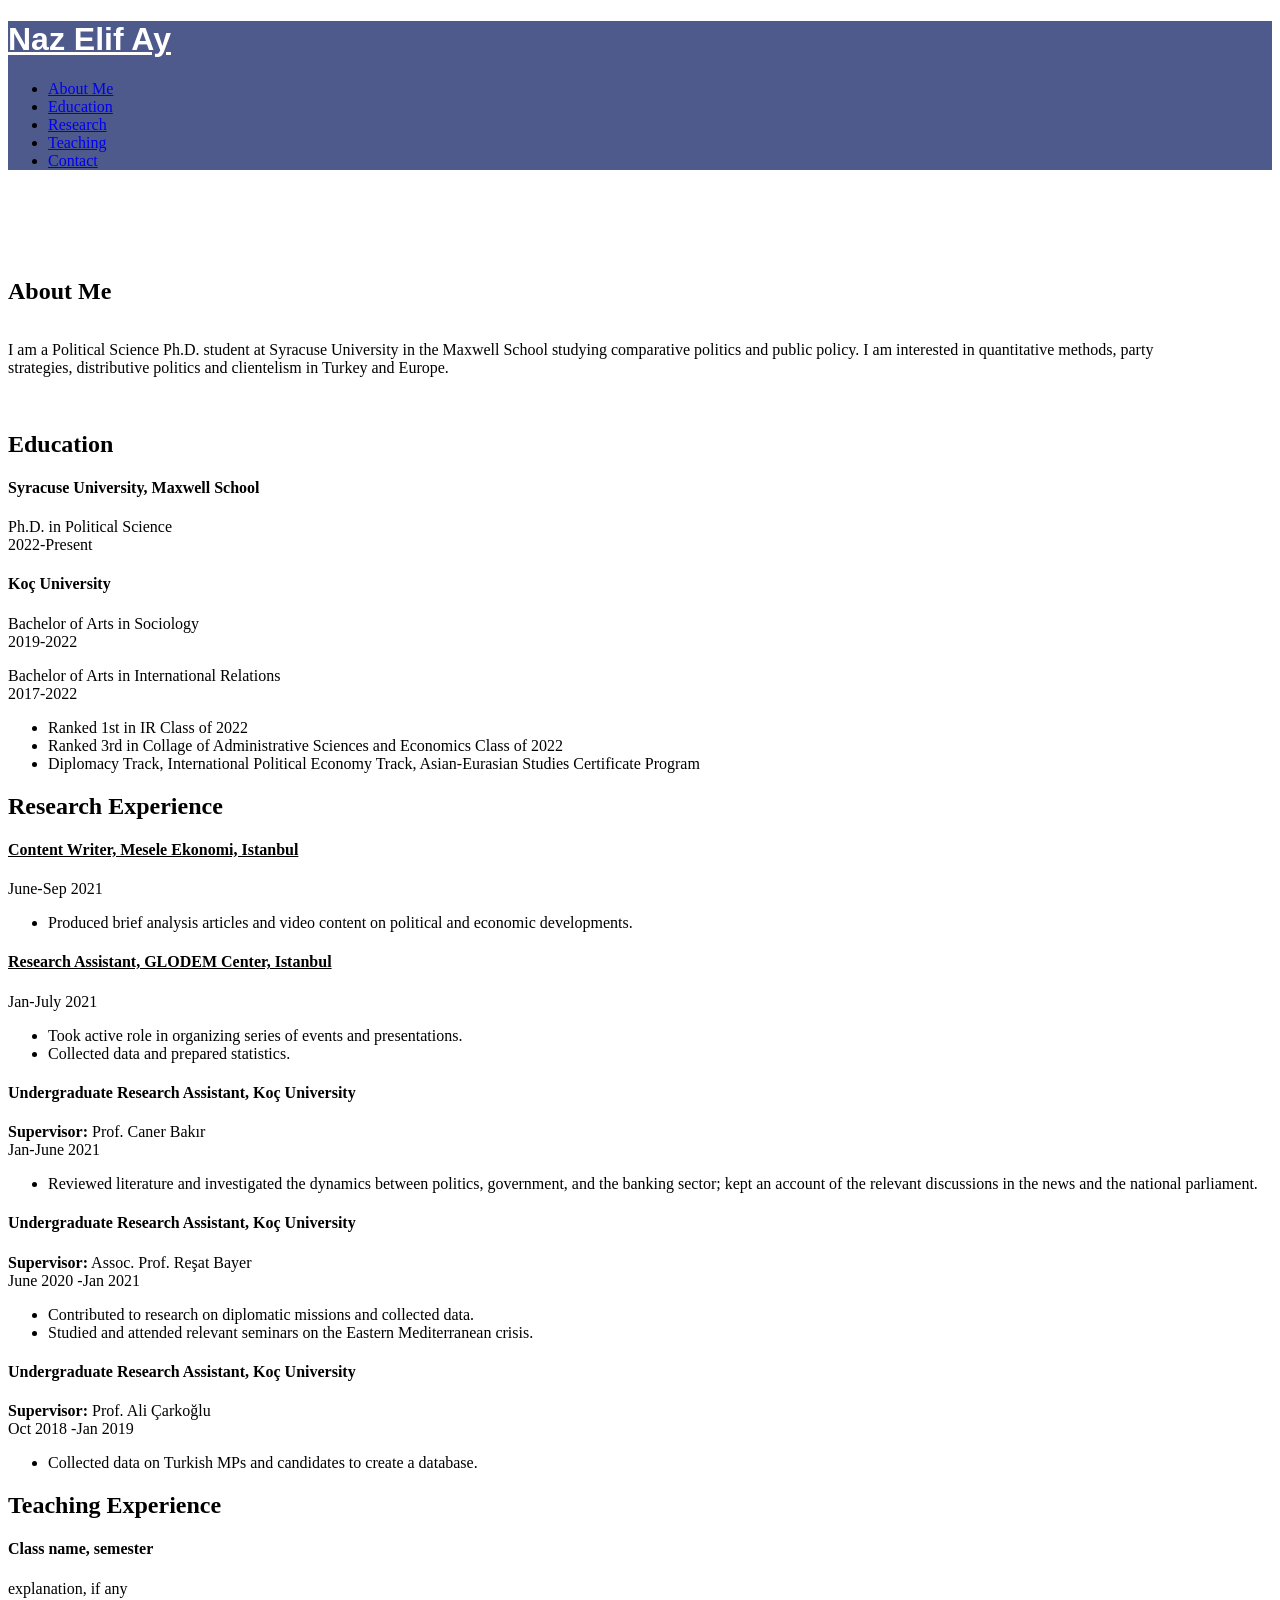
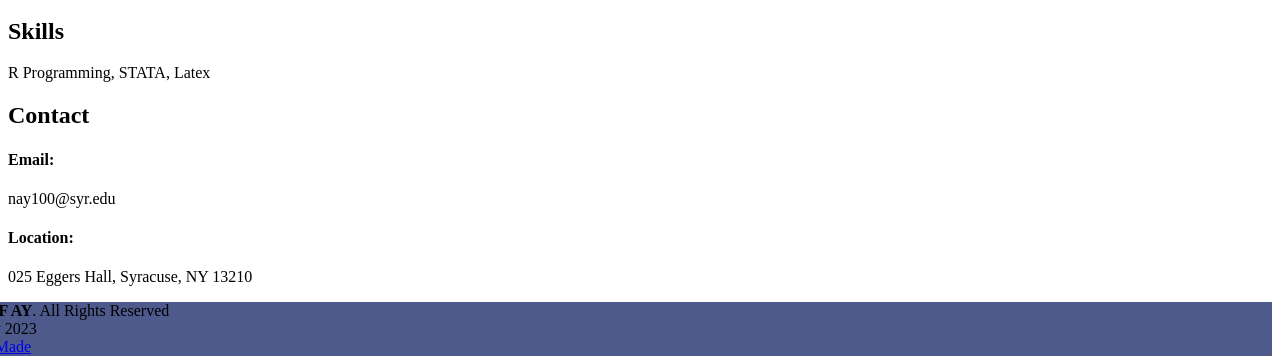
==== index.html @ 29df5910 "Add files via upload" ====
<!DOCTYPE html>
<html lang="en">

<head>
  <meta charset="utf-8">
  <meta content="width=device-width, initial-scale=1.0" name="viewport">

  <title>Gp Bootstrap Template - Index</title>
  <meta content="" name="description">
  <meta content="" name="keywords">

  <!-- Favicons -->
  <link href="assets/img/favicon.png" rel="icon">
  <link href="assets/img/apple-touch-icon.png" rel="apple-touch-icon">

  <!-- Google Fonts -->
  <link href="https://fonts.googleapis.com/css?family=Open+Sans:300,300i,400,400i,600,600i,700,700i|Raleway:300,300i,400,400i,500,500i,600,600i,700,700i|Poppins:300,300i,400,400i,500,500i,600,600i,700,700i" rel="stylesheet">

  <!-- Vendor CSS Files -->
  <link href="assets/vendor/aos/aos.css" rel="stylesheet">
  <link href="assets/vendor/bootstrap/css/bootstrap.min.css" rel="stylesheet">
  <link href="assets/vendor/bootstrap-icons/bootstrap-icons.css" rel="stylesheet">
  <link href="assets/vendor/boxicons/css/boxicons.min.css" rel="stylesheet">
  <link href="assets/vendor/glightbox/css/glightbox.min.css" rel="stylesheet">
  <link href="assets/vendor/remixicon/remixicon.css" rel="stylesheet">
  <link href="assets/vendor/swiper/swiper-bundle.min.css" rel="stylesheet">

  <!-- Template Main CSS File -->
  <link href="assets/css/style.css" rel="stylesheet">

  <!-- =======================================================
  * Template Name: Gp
  * Updated: May 30 2023 with Bootstrap v5.3.0
  * Template URL: https://bootstrapmade.com/gp-free-multipurpose-html-bootstrap-template/
  * Author: BootstrapMade.com
  * License: https://bootstrapmade.com/license/
  ======================================================== -->
</head>

<body>

  <!-- ======= Header ======= -->
  <header id="header" class="fixed-top " style="background-color:#4E598C">
    <div class="container d-flex align-items-center justify-content-lg-between">

      <h1 class="me-auto me-lg-0" style="font-family: 'Helvetica';"><a href="index.html" style="color:white">Naz Elif Ay</a></h1>
      <!-- Uncomment below if you prefer to use an image logo -->
      <!-- <a href="index.html" class="logo me-auto me-lg-0"><img src="assets/img/logo.png" alt="" class="img-fluid"></a>-->

      <nav id="navbar" class="navbar order-last order-lg-0">
        <ul>
          <li><a class="nav-link scrollto" href="#aboutme">About Me</a></li>
          <li><a class="nav-link scrollto" href="#education">Education</a></li>
          <li><a class="nav-link scrollto " href="#about">Research</a></li>
          <li><a class="nav-link scrollto" href="#experience">Teaching</a></li>
          <li><a class="nav-link scrollto" href="#contact">Contact</a></li>
        </ul>
        <i class="bi bi-list mobile-nav-toggle"></i>
      </nav><!-- .navbar -->

    
    </div>
  </header><!-- End Header -->

<br/><br/>
 
<br/><br/>
<!-- ======= Portfolio Details Section ======= -->
    <section id="aboutme" class="aboutme" >
      <div class="container">
     <div class="section-title">
          <h1> About Me </h1>
        </div>
        <div class="row">

         <div class="col-lg-8" style=" display: flex;justify-content: center;align-items: center; padding-right:5%">
            <div class="portfolio-description" >
              <p>
             I am a Political Science Ph.D. student at Syracuse University in the Maxwell School studying comparative politics and public policy. I am interested in quantitative methods, party strategies, distributive politics and clientelism in Turkey and Europe.  
	      </p>
            </div>
          </div>

          <div class="col-lg-4">
            
                <div class="swiper-slide">
                  <img src="assets/img/foto3.JPG" alt="" style=" border-radius: 50%;">
                </div>

          </div>
        </div>
      </div>
    </section><!-- End Portfolio Details Section -->



  <main id="main" style=" 
  align-items: center;
  justify-content: center">


    <!-- ======= Education Section ======= -->
        <section id="education" class="about">
      <div class="container" data-aos="fade-up">
	<div class="section-title">
          <h1> Education </h1>
        </div>

        <div class="row">    
          </div>
	   <div class="col-lg-12 col-md-12" data-aos="zoom-in" data-aos-delay="100">
            <div class="icon-box">
              <h4 ><a style="color:black" b>Syracuse University, Maxwell School</a></h4>
              <p>Ph.D. in Political Science <br/>	2022-Present</p>
            </div>
          </div>
          <div class="col-lg-6 pt-4 pt-lg-0 order-2 order-lg-1 content" data-aos="fade-right" data-aos-delay="100">           
            <div class="icon-box">
              <h4 ><a style="color:black" b>Koç University</a></h4>
		  <p>Bachelor of Arts in Sociology <br/> 2019-2022</p>
		  <p>Bachelor of Arts in International Relations <br/> 2017-2022</p>
 	 <ul>
              <li><i class="ri-check-double-line"></i> Ranked 1st in IR Class of 2022</li>
              <li><i class="ri-check-double-line"></i> Ranked 3rd in Collage of Administrative Sciences and Economics Class of 2022</li>

              <li><i class="ri-check-double-line"></i> Diplomacy Track, International Political Economy Track, Asian-Eurasian Studies Certificate Program</li>

            </ul>
            </div>
          </div>

       

      </div>
    </section><!-- End Education Section -->


    <!-- ======= Research Section ======= -->


	      
        <section id="about" class="about">
      <div class="container" data-aos="fade-up">
	<div class="section-title">
          <h1>Research Experience</h1>
        </div>

        <div class="row">
          <div class="col-lg-6 pt-4 pt-lg-0 order-2 order-lg-1 content" data-aos="fade-right" data-aos-delay="100">           
            <h4 ><a href="https://meseleekonomi.com" target="_blank" style="color:black" b>Content Writer, Mesele Ekonomi, Istanbul</a></h4>
		  <p>June-Sep 2021</p>
	      <ul>
              <li><i class="ri-check-double-line"></i> Produced brief analysis articles and video content on political and economic developments.</li>
	     </ul>
           <h4 ><a href="https://glodem.ku.edu.tr" target="_blank" style="color:black" b>Research Assistant, GLODEM Center, Istanbul</a></h4>
		  <p>Jan-July 2021</p>
	      <ul>
              <li><i class="ri-check-double-line"></i> Took active role in organizing series of events and presentations. </li>
<li><i class="ri-check-double-line"></i>Collected data and prepared statistics. </li>
	     </ul>
		<h4 ><a style="color:black" b>Undergraduate Research Assistant, Koç University</a></h4>
		  <p> <b>Supervisor:</b> Prof. Caner Bakır <br/>Jan-June 2021</p>
	      <ul>
              <li><i class="ri-check-double-line"></i> Reviewed literature and investigated the dynamics between politics, government, and the banking sector; kept an account of the relevant discussions in the news and the national parliament.</li>
	     </ul>

		<h4 ><a style="color:black" b>Undergraduate Research Assistant, Koç University</a></h4>
		  <p> <b>Supervisor:</b> Assoc. Prof. Reşat Bayer <br/> June 2020 -Jan 2021</p>
	      <ul>
              <li><i class="ri-check-double-line"></i> Contributed to research on diplomatic missions and collected data.</li>
		<li><i class="ri-check-double-line"></i> Studied and attended relevant seminars on the Eastern Mediterranean crisis. </li>
	     </ul>

	<h4 ><a style="color:black" b>Undergraduate Research Assistant, Koç University</a></h4>
		  <p><b>Supervisor:</b> Prof. Ali Çarkoğlu <br/>Oct 2018 -Jan 2019</p>
	      <ul>
              <li><i class="ri-check-double-line"></i> Collected data on Turkish MPs and candidates to create a database.</li>
	     </ul>



          </div>
        </div>

      </div>
    </section><!-- End Research Section -->



    <!-- ======= Experience Section ======= -->
    <section id="experience" class="experience">
      <div class="container" data-aos="fade-up">

        <div class="section-title">
          <h1>Teaching Experience</h1>
        </div>

        <div class="row">
          <div class="col-lg-12 col-md-12" data-aos="zoom-in" data-aos-delay="100">
            <div class="icon-box">
              <h4><a>Class name, semester</a></h4>
              <p>explanation, if any</p>
            </div>
          </div>


        </div>

      </div>
    </section><!-- End Experience Section -->


    <!-- ======= Skills Section ======= -->
    <section id="skills" class="skills">
      <div class="container" data-aos="fade-up">

        <div class="row">
          <div class="col-lg-12 col-md-12" data-aos="zoom-in" data-aos-delay="100">
            <div class="icon-box">
          <h1> Skills </h1>

              <p>R Programming, STATA, Latex</p>
            </div>
          </div>


        </div>

      </div>
    </section><!-- End Skills Section -->

    <!-- ======= Contact Section ======= -->
    <section id="contact" class="contact">
      <div class="container" data-aos="fade-up">

        <div class="section-title">
          <h1>Contact</h1>
        </div>


          <div class="col-lg-4">
            <div class="info">
 		<div class="email">
                <i class="bi bi-envelope"></i>
                <h4>Email:</h4>
                <p>nay100@syr.edu</p>
              </div>
              <div class="address">
                <i class="bi bi-geo-alt"></i>
                <h4>Location:</h4>
                <p>025 Eggers Hall, Syracuse, NY 13210</p>
              </div>

             
              <div class="social-links mt-3">
                <a href="https://twitter.com/nazelifa" target="_blank" class="twitter"><i class="bx bxl-twitter"></i></a>  
                <a href="https://www.linkedin.com/in/nazelifay/" target="_blank" class="linkedin"><i class="bx bxl-linkedin"></i></a>
              </div>
            </div>

        </div>

      </div>
    </section><!-- End Contact Section -->

  </main><!-- End #main -->

  <!-- ======= Footer ======= -->
  <footer id="footer" style="background-color:#4E598C; margin-left:-10em;">

    <div class="container">
      <div class="copyright">
        &copy; Copyright <strong><span>NAZ ELIF AY</span></strong>. All Rights Reserved
	<br/>
	Last updated on 27 July 2023 </div>
      <div class="credits">
        <!-- All the links in the footer should remain intact. -->
        <!-- You can delete the links only if you purchased the pro version. -->
        <!-- Licensing information: https://bootstrapmade.com/license/ -->
        <!-- Purchase the pro version with working PHP/AJAX contact form: https://bootstrapmade.com/gp-free-multipurpose-html-bootstrap-template/ -->
        Designed by <a href="https://bootstrapmade.com/">BootstrapMade</a>
      </div>
    </div>
  </footer><!-- End Footer -->

  <div id="preloader"></div>
  <a href="#" class="back-to-top d-flex align-items-center justify-content-center"><i class="bi bi-arrow-up-short"></i></a>

  <!-- Vendor JS Files -->
  <script src="assets/vendor/purecounter/purecounter_vanilla.js"></script>
  <script src="assets/vendor/aos/aos.js"></script>
  <script src="assets/vendor/bootstrap/js/bootstrap.bundle.min.js"></script>
  <script src="assets/vendor/glightbox/js/glightbox.min.js"></script>
  <script src="assets/vendor/isotope-layout/isotope.pkgd.min.js"></script>
  <script src="assets/vendor/swiper/swiper-bundle.min.js"></script>
  <script src="assets/vendor/php-email-form/validate.js"></script>

  <!-- Template Main JS File -->
  <script src="assets/js/main.js"></script>

</body>

</html>
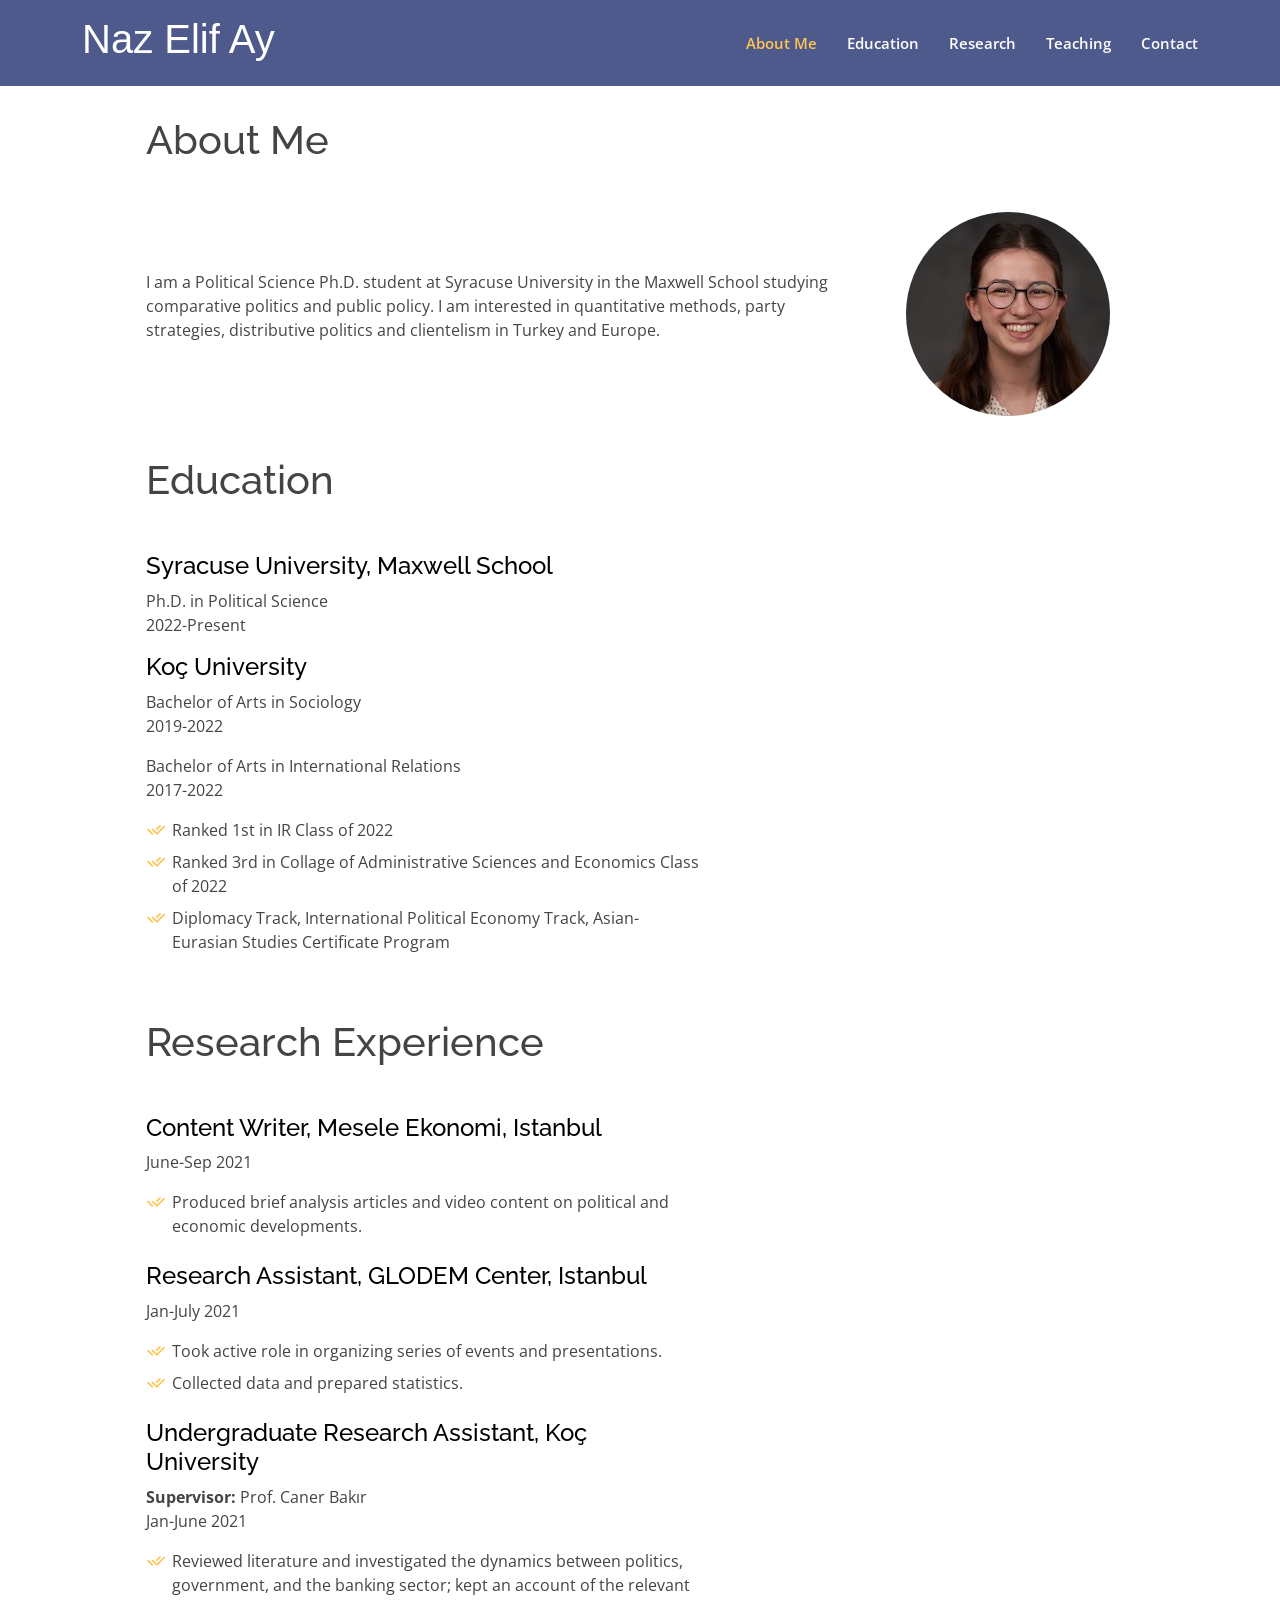
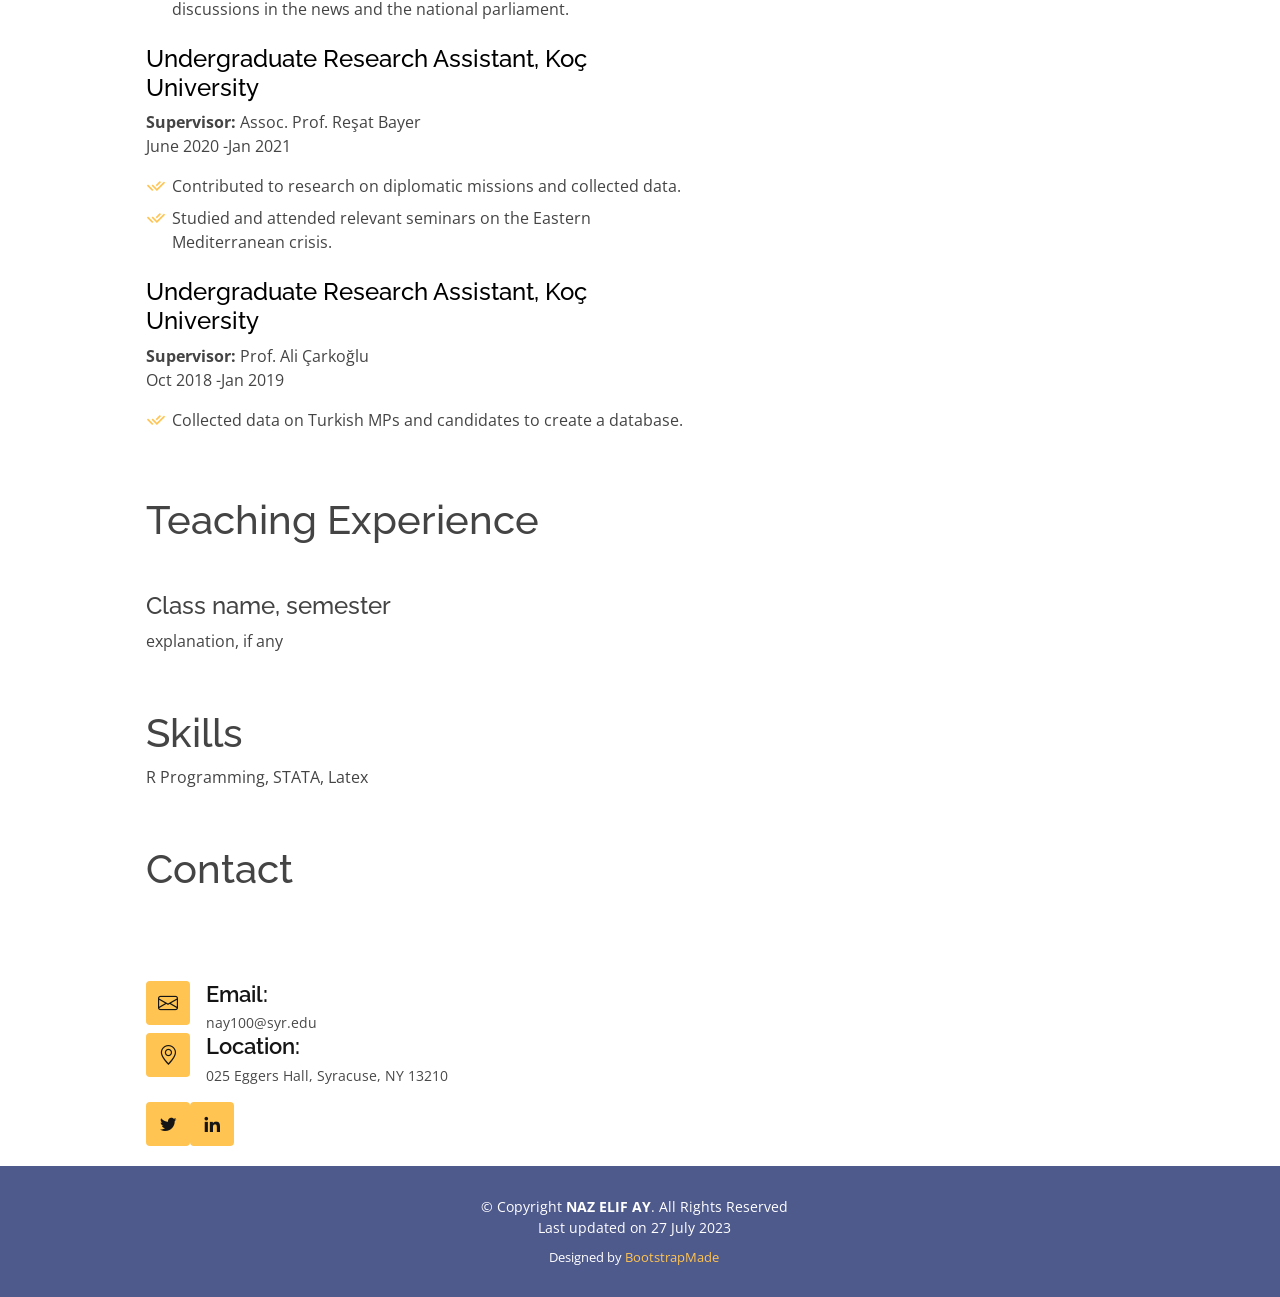
==== commit c5710f83: "Update index.html" ====
--- a/index.html
+++ b/index.html
@@ -5,7 +5,7 @@
   <meta charset="utf-8">
   <meta content="width=device-width, initial-scale=1.0" name="viewport">
 
-  <title>Gp Bootstrap Template - Index</title>
+  <title>Naz Elif Ay</title>
   <meta content="" name="description">
   <meta content="" name="keywords">
 
@@ -30,7 +30,7 @@
 
   <!-- =======================================================
   * Template Name: Gp
-  * Updated: May 30 2023 with Bootstrap v5.3.0
+  * Updated: May 30 2023 with Bootstrap v5.3.0
   * Template URL: https://bootstrapmade.com/gp-free-multipurpose-html-bootstrap-template/
   * Author: BootstrapMade.com
   * License: https://bootstrapmade.com/license/
@@ -61,25 +61,25 @@
     
     </div>
   </header><!-- End Header -->
-
+
 <br/><br/>
- 
+ 
 <br/><br/>
 <!-- ======= Portfolio Details Section ======= -->
     <section id="aboutme" class="aboutme" >
       <div class="container">
-     <div class="section-title">
+     <div class="section-title">
           <h1> About Me </h1>
         </div>
         <div class="row">
-
+
          <div class="col-lg-8" style=" display: flex;justify-content: center;align-items: center; padding-right:5%">
             <div class="portfolio-description" >
               <p>
-             I am a Political Science Ph.D. student at Syracuse University in the Maxwell School studying comparative politics and public policy. I am interested in quantitative methods, party strategies, distributive politics and clientelism in Turkey and Europe.  
+             I am a Political Science Ph.D. student at Syracuse University in the Maxwell School studying comparative politics and public policy. I am interested in quantitative methods, party strategies, distributive politics and clientelism in Turkey and Europe.  
 	      </p>
             </div>
-          </div>
+          </div>
 
           <div class="col-lg-4">
             
@@ -90,39 +90,39 @@
           </div>
         </div>
       </div>
-    </section><!-- End Portfolio Details Section -->
-
-
-
-  <main id="main" style=" 
-  align-items: center;
+    </section><!-- End Portfolio Details Section -->
+
+
+
+  <main id="main" style=" 
+  align-items: center;
   justify-content: center">
 
 
     <!-- ======= Education Section ======= -->
-        <section id="education" class="about">
-      <div class="container" data-aos="fade-up">
-	<div class="section-title">
+        <section id="education" class="about">
+      <div class="container" data-aos="fade-up">
+	<div class="section-title">
           <h1> Education </h1>
         </div>
 
         <div class="row">    
-          </div>
+          </div>
 	   <div class="col-lg-12 col-md-12" data-aos="zoom-in" data-aos-delay="100">
             <div class="icon-box">
               <h4 ><a style="color:black" b>Syracuse University, Maxwell School</a></h4>
               <p>Ph.D. in Political Science <br/>	2022-Present</p>
             </div>
-          </div>
+          </div>
           <div class="col-lg-6 pt-4 pt-lg-0 order-2 order-lg-1 content" data-aos="fade-right" data-aos-delay="100">           
             <div class="icon-box">
-              <h4 ><a style="color:black" b>Koç University</a></h4>
+              <h4 ><a style="color:black" b>Koç University</a></h4>
 		  <p>Bachelor of Arts in Sociology <br/> 2019-2022</p>
-		  <p>Bachelor of Arts in International Relations <br/> 2017-2022</p>
+		  <p>Bachelor of Arts in International Relations <br/> 2017-2022</p>
  	 <ul>
-              <li><i class="ri-check-double-line"></i> Ranked 1st in IR Class of 2022</li>
-              <li><i class="ri-check-double-line"></i> Ranked 3rd in Collage of Administrative Sciences and Economics Class of 2022</li>
-
+              <li><i class="ri-check-double-line"></i> Ranked 1st in IR Class of 2022</li>
+              <li><i class="ri-check-double-line"></i> Ranked 3rd in Collage of Administrative Sciences and Economics Class of 2022</li>
+
               <li><i class="ri-check-double-line"></i> Diplomacy Track, International Political Economy Track, Asian-Eurasian Studies Certificate Program</li>
 
             </ul>
@@ -132,66 +132,66 @@
        
 
       </div>
-    </section><!-- End Education Section -->
-
-
-    <!-- ======= Research Section ======= -->
-
+    </section><!-- End Education Section -->
+
+
+    <!-- ======= Research Section ======= -->
+
 
 	      
-        <section id="about" class="about">
-      <div class="container" data-aos="fade-up">
-	<div class="section-title">
+        <section id="about" class="about">
+      <div class="container" data-aos="fade-up">
+	<div class="section-title">
           <h1>Research Experience</h1>
         </div>
 
         <div class="row">
           <div class="col-lg-6 pt-4 pt-lg-0 order-2 order-lg-1 content" data-aos="fade-right" data-aos-delay="100">           
-            <h4 ><a href="https://meseleekonomi.com" target="_blank" style="color:black" b>Content Writer, Mesele Ekonomi, Istanbul</a></h4>
-		  <p>June-Sep 2021</p>
-	      <ul>
-              <li><i class="ri-check-double-line"></i> Produced brief analysis articles and video content on political and economic developments.</li>
-	     </ul>
-           <h4 ><a href="https://glodem.ku.edu.tr" target="_blank" style="color:black" b>Research Assistant, GLODEM Center, Istanbul</a></h4>
-		  <p>Jan-July 2021</p>
-	      <ul>
-              <li><i class="ri-check-double-line"></i> Took active role in organizing series of events and presentations. </li>
-<li><i class="ri-check-double-line"></i>Collected data and prepared statistics. </li>
-	     </ul>
-		<h4 ><a style="color:black" b>Undergraduate Research Assistant, Koç University</a></h4>
-		  <p> <b>Supervisor:</b> Prof. Caner Bakır <br/>Jan-June 2021</p>
-	      <ul>
-              <li><i class="ri-check-double-line"></i> Reviewed literature and investigated the dynamics between politics, government, and the banking sector; kept an account of the relevant discussions in the news and the national parliament.</li>
-	     </ul>
-
-		<h4 ><a style="color:black" b>Undergraduate Research Assistant, Koç University</a></h4>
-		  <p> <b>Supervisor:</b> Assoc. Prof. Reşat Bayer <br/> June 2020 -Jan 2021</p>
-	      <ul>
-              <li><i class="ri-check-double-line"></i> Contributed to research on diplomatic missions and collected data.</li>
-		<li><i class="ri-check-double-line"></i> Studied and attended relevant seminars on the Eastern Mediterranean crisis. </li>
-	     </ul>
-
-	<h4 ><a style="color:black" b>Undergraduate Research Assistant, Koç University</a></h4>
-		  <p><b>Supervisor:</b> Prof. Ali Çarkoğlu <br/>Oct 2018 -Jan 2019</p>
-	      <ul>
-              <li><i class="ri-check-double-line"></i> Collected data on Turkish MPs and candidates to create a database.</li>
-	     </ul>
-
-
+            <h4 ><a href="https://meseleekonomi.com" target="_blank" style="color:black" b>Content Writer, Mesele Ekonomi, Istanbul</a></h4>
+		  <p>June-Sep 2021</p>
+	      <ul>
+              <li><i class="ri-check-double-line"></i> Produced brief analysis articles and video content on political and economic developments.</li>
+	     </ul>
+           <h4 ><a href="https://glodem.ku.edu.tr" target="_blank" style="color:black" b>Research Assistant, GLODEM Center, Istanbul</a></h4>
+		  <p>Jan-July 2021</p>
+	      <ul>
+              <li><i class="ri-check-double-line"></i> Took active role in organizing series of events and presentations. </li>
+<li><i class="ri-check-double-line"></i>Collected data and prepared statistics. </li>
+	     </ul>
+		<h4 ><a style="color:black" b>Undergraduate Research Assistant, Koç University</a></h4>
+		  <p> <b>Supervisor:</b> Prof. Caner Bakır <br/>Jan-June 2021</p>
+	      <ul>
+              <li><i class="ri-check-double-line"></i> Reviewed literature and investigated the dynamics between politics, government, and the banking sector; kept an account of the relevant discussions in the news and the national parliament.</li>
+	     </ul>
+
+		<h4 ><a style="color:black" b>Undergraduate Research Assistant, Koç University</a></h4>
+		  <p> <b>Supervisor:</b> Assoc. Prof. Reşat Bayer <br/> June 2020 -Jan 2021</p>
+	      <ul>
+              <li><i class="ri-check-double-line"></i> Contributed to research on diplomatic missions and collected data.</li>
+		<li><i class="ri-check-double-line"></i> Studied and attended relevant seminars on the Eastern Mediterranean crisis. </li>
+	     </ul>
+
+	<h4 ><a style="color:black" b>Undergraduate Research Assistant, Koç University</a></h4>
+		  <p><b>Supervisor:</b> Prof. Ali Çarkoğlu <br/>Oct 2018 -Jan 2019</p>
+	      <ul>
+              <li><i class="ri-check-double-line"></i> Collected data on Turkish MPs and candidates to create a database.</li>
+	     </ul>
+
+
 
           </div>
         </div>
 
       </div>
     </section><!-- End Research Section -->
-
-
+
+
 
     <!-- ======= Experience Section ======= -->
     <section id="experience" class="experience">
       <div class="container" data-aos="fade-up">
 
-        <div class="section-title">
+        <div class="section-title">
           <h1>Teaching Experience</h1>
         </div>
 
@@ -239,7 +239,7 @@
 
 
           <div class="col-lg-4">
-            <div class="info">
+            <div class="info">
  		<div class="email">
                 <i class="bi bi-envelope"></i>
                 <h4>Email:</h4>
@@ -253,7 +253,7 @@
 
              
               <div class="social-links mt-3">
-                <a href="https://twitter.com/nazelifa" target="_blank" class="twitter"><i class="bx bxl-twitter"></i></a>  
+                <a href="https://twitter.com/nazelifa" target="_blank" class="twitter"><i class="bx bxl-twitter"></i></a>  
                 <a href="https://www.linkedin.com/in/nazelifay/" target="_blank" class="linkedin"><i class="bx bxl-linkedin"></i></a>
               </div>
             </div>
@@ -270,8 +270,8 @@
 
     <div class="container">
       <div class="copyright">
-        &copy; Copyright <strong><span>NAZ ELIF AY</span></strong>. All Rights Reserved
-	<br/>
+        &copy; Copyright <strong><span>NAZ ELIF AY</span></strong>. All Rights Reserved
+	<br/>
 	Last updated on 27 July 2023 </div>
       <div class="credits">
         <!-- All the links in the footer should remain intact. -->
@@ -300,4 +300,4 @@
 
 </body>
 
-</html>+</html>
--- a/assets/css/style.css
+++ b/assets/css/style.css
@@ -0,0 +1,1555 @@
+/**
+* Template Name: Gp
+* Updated: May 30 2023 with Bootstrap v5.3.0
+* Template URL: https://bootstrapmade.com/gp-free-multipurpose-html-bootstrap-template/
+* Author: BootstrapMade.com
+* License: https://bootstrapmade.com/license/
+*/
+
+/*--------------------------------------------------------------
+# General
+--------------------------------------------------------------*/
+body {
+  font-family: "Open Sans", sans-serif;
+  color: #444444;
+  margin-left: 10%;
+  margin=right: 10%;
+  
+}
+
+a {
+  color: #ffc451;
+  text-decoration: none;
+}
+
+a:hover {
+  color: #ffd584;
+  text-decoration: none;
+}
+
+h1,
+h2,
+h3,
+h4,
+h5,
+h6 {
+  font-family: "Raleway", sans-serif;
+}
+
+/*--------------------------------------------------------------
+# Back to top button
+--------------------------------------------------------------*/
+.back-to-top {
+  position: fixed;
+  visibility: hidden;
+  opacity: 0;
+  right: 15px;
+  bottom: 15px;
+  z-index: 996;
+  background: #ffc451;
+  width: 40px;
+  height: 40px;
+  border-radius: 4px;
+  transition: all 0.4s;
+}
+
+.back-to-top i {
+  font-size: 28px;
+  color: #151515;
+  line-height: 0;
+}
+
+.back-to-top:hover {
+  background: #151515;
+}
+
+.back-to-top:hover i {
+  color: #ffc451;
+}
+
+.back-to-top.active {
+  visibility: visible;
+  opacity: 1;
+}
+
+/*--------------------------------------------------------------
+# Preloader
+--------------------------------------------------------------*/
+#preloader {
+  position: fixed;
+  top: 0;
+  left: 0;
+  right: 0;
+  bottom: 0;
+  z-index: 9999;
+  overflow: hidden;
+  background: #151515;
+}
+
+#preloader:before {
+  content: "";
+  position: fixed;
+  top: calc(50% - 0px);
+  left: calc(50% - 30px);
+  border: 6px solid #ffc451;
+  border-top-color: #151515;
+  border-bottom-color: #151515;
+  border-radius: 50%;
+  width: 60px;
+  height: 60px;
+  animation: animate-preloader 1s linear infinite;
+}
+
+@keyframes animate-preloader {
+  0% {
+    transform: rotate(0deg);
+  }
+
+  100% {
+    transform: rotate(360deg);
+  }
+}
+
+/*--------------------------------------------------------------
+# Disable aos animation delay on mobile devices
+--------------------------------------------------------------*/
+@media screen and (max-width: 768px) {
+  [data-aos-delay] {
+    transition-delay: 0 !important;
+  }
+}
+
+/*--------------------------------------------------------------
+# Header
+--------------------------------------------------------------*/
+#header {
+  transition: all 0.5s;
+  z-index: 997;
+  padding: 15px 0;
+}
+
+#header.header-scrolled,
+#header.header-inner-pages {
+  background: rgba(0, 0, 0, 0.8);
+}
+
+#header .logo {
+  font-size: 32px;
+  margin: 0;
+  padding: 0;
+  line-height: 1;
+  font-weight: 700;
+  letter-spacing: 2px;
+  text-transform: uppercase;
+}
+
+#header .logo a {
+  color: #fff;
+}
+
+#header .logo a span {
+  color: #ffc451;
+}
+
+#header .logo img {
+  max-height: 40px;
+}
+
+/*--------------------------------------------------------------
+#  Get Startet Button
+--------------------------------------------------------------*/
+.get-started-btn {
+  color: #fff;
+  border-radius: 4px;
+  padding: 7px 25px 8px 25px;
+  white-space: nowrap;
+  transition: 0.3s;
+  font-size: 14px;
+  display: inline-block;
+  border: 2px solid #ffc451;
+}
+
+.get-started-btn:hover {
+  background: #ffbb38;
+  color: #343a40;
+}
+
+@media (max-width: 992px) {
+  .get-started-btn {
+    padding: 7px 20px 8px 20px;
+    margin-right: 15px;
+  }
+}
+
+/*--------------------------------------------------------------
+# Navigation Menu
+--------------------------------------------------------------*/
+/**
+* Desktop Navigation 
+*/
+.navbar {
+  padding: 0;
+}
+
+.navbar ul {
+  margin: 0;
+  padding: 0;
+  display: flex;
+  list-style: none;
+  align-items: center;
+}
+
+.navbar li {
+  position: relative;
+}
+
+.navbar a,
+.navbar a:focus {
+  display: flex;
+  align-items: center;
+  justify-content: space-between;
+  padding: 10px 0 10px 30px;
+  font-size: 15px;
+  font-weight: 600;
+  color: #fff;
+  white-space: nowrap;
+  transition: 0.3s;
+}
+
+.navbar a i,
+.navbar a:focus i {
+  font-size: 12px;
+  line-height: 0;
+  margin-left: 5px;
+}
+
+.navbar a:hover,
+.navbar .active,
+.navbar .active:focus,
+.navbar li:hover>a {
+  color: #ffc451;
+}
+
+.navbar .dropdown ul {
+  display: block;
+  position: absolute;
+  left: 14px;
+  top: calc(100% + 30px);
+  margin: 0;
+  padding: 10px 0;
+  z-index: 99;
+  opacity: 0;
+  visibility: hidden;
+  background: #fff;
+  box-shadow: 0px 0px 30px rgba(127, 137, 161, 0.25);
+  transition: 0.3s;
+}
+
+.navbar .dropdown ul li {
+  min-width: 200px;
+}
+
+.navbar .dropdown ul a {
+  padding: 10px 20px;
+  font-size: 14px;
+  text-transform: none;
+  color: #151515;
+  font-weight: 400;
+}
+
+.navbar .dropdown ul a i {
+  font-size: 12px;
+}
+
+.navbar .dropdown ul a:hover,
+.navbar .dropdown ul .active:hover,
+.navbar .dropdown ul li:hover>a {
+  background-color: #ffc451;
+}
+
+.navbar .dropdown:hover>ul {
+  opacity: 1;
+  top: 100%;
+  visibility: visible;
+}
+
+.navbar .dropdown .dropdown ul {
+  top: 0;
+  left: calc(100% - 30px);
+  visibility: hidden;
+}
+
+.navbar .dropdown .dropdown:hover>ul {
+  opacity: 1;
+  top: 0;
+  left: 100%;
+  visibility: visible;
+}
+
+@media (max-width: 1366px) {
+  .navbar .dropdown .dropdown ul {
+    left: -90%;
+  }
+
+  .navbar .dropdown .dropdown:hover>ul {
+    left: -100%;
+  }
+}
+
+/**
+* Mobile Navigation 
+*/
+.mobile-nav-toggle {
+  color: #fff;
+  font-size: 28px;
+  cursor: pointer;
+  display: none;
+  line-height: 0;
+  transition: 0.5s;
+}
+
+@media (max-width: 991px) {
+  .mobile-nav-toggle {
+    display: block;
+  }
+
+  .navbar ul {
+    display: none;
+  }
+}
+
+.navbar-mobile {
+  position: fixed;
+  overflow: hidden;
+  top: 0;
+  right: 0;
+  left: 0;
+  bottom: 0;
+  background: rgba(0, 0, 0, 0.9);
+  transition: 0.3s;
+  z-index: 999;
+}
+
+.navbar-mobile .mobile-nav-toggle {
+  position: absolute;
+  top: 15px;
+  right: 15px;
+}
+
+.navbar-mobile ul {
+  display: block;
+  position: absolute;
+  top: 55px;
+  right: 15px;
+  bottom: 15px;
+  left: 15px;
+  padding: 10px 0;
+  background-color: #fff;
+  overflow-y: auto;
+  transition: 0.3s;
+}
+
+.navbar-mobile a,
+.navbar-mobile a:focus {
+  padding: 10px 20px;
+  font-size: 15px;
+  color: #151515;
+}
+
+.navbar-mobile a:hover,
+.navbar-mobile .active,
+.navbar-mobile li:hover>a {
+  color: #151515;
+  background-color: #ffc451;
+}
+
+.navbar-mobile .getstarted,
+.navbar-mobile .getstarted:focus {
+  margin: 15px;
+}
+
+.navbar-mobile .dropdown ul {
+  position: static;
+  display: none;
+  margin: 10px 20px;
+  padding: 10px 0;
+  z-index: 99;
+  opacity: 1;
+  visibility: visible;
+  background: #fff;
+  box-shadow: 0px 0px 30px rgba(127, 137, 161, 0.25);
+}
+
+.navbar-mobile .dropdown ul li {
+  min-width: 200px;
+}
+
+.navbar-mobile .dropdown ul a {
+  padding: 10px 20px;
+  color: #151515;
+}
+
+.navbar-mobile .dropdown ul a i {
+  font-size: 12px;
+}
+
+.navbar-mobile .dropdown ul a:hover,
+.navbar-mobile .dropdown ul .active:hover,
+.navbar-mobile .dropdown ul li:hover>a {
+  background-color: #ffc451;
+}
+
+.navbar-mobile .dropdown>.dropdown-active {
+  display: block;
+}
+
+/*--------------------------------------------------------------
+# Hero Section
+--------------------------------------------------------------*/
+#hero {
+  width: 100%;
+  height: 100vh;
+  background: url("../img/hero-bg.jpg") top center;
+  background-size: cover;
+  position: relative;
+}
+
+#hero:before {
+  content: "";
+  background: rgba(0, 0, 0, 0.6);
+  position: absolute;
+  bottom: 0;
+  top: 0;
+  left: 0;
+  right: 0;
+}
+
+#hero .container {
+  position: relative;
+  padding-top: 74px;
+  text-align: center;
+}
+
+#hero h1 {
+  margin: 0;
+  font-size: 56px;
+  font-weight: 700;
+  line-height: 64px;
+  color: #fff;
+  font-family: "Poppins", sans-serif;
+}
+
+#hero h1 span {
+  color: #ffc451;
+}
+
+#hero h2 {
+  color: rgba(255, 255, 255, 0.9);
+  margin: 10px 0 0 0;
+  font-size: 24px;
+}
+
+#hero .icon-box {
+  padding: 30px 20px;
+  transition: ease-in-out 0.3s;
+  border: 1px solid rgba(255, 255, 255, 0.3);
+  height: 100%;
+  text-align: center;
+}
+
+#hero .icon-box i {
+  font-size: 32px;
+  line-height: 1;
+  color: #ffc451;
+}
+
+#hero .icon-box h3 {
+  font-weight: 700;
+  margin: 10px 0 0 0;
+  padding: 0;
+  line-height: 1;
+  font-size: 20px;
+  line-height: 26px;
+}
+
+#hero .icon-box h3 a {
+  color: #fff;
+  transition: ease-in-out 0.3s;
+}
+
+#hero .icon-box h3 a:hover {
+  color: #ffc451;
+}
+
+#hero .icon-box:hover {
+  border-color: #ffc451;
+}
+
+@media (min-width: 1024px) {
+  #hero {
+    background-attachment: fixed;
+  }
+}
+
+@media (max-width: 768px) {
+  #hero {
+    height: auto;
+  }
+
+  #hero h1 {
+    font-size: 28px;
+    line-height: 36px;
+  }
+
+  #hero h2 {
+    font-size: 20px;
+    line-height: 24px;
+  }
+}
+
+/*--------------------------------------------------------------
+# Sections General
+--------------------------------------------------------------*/
+section {
+  padding: 20px 0;
+  overflow: hidden;
+}
+
+.section-title {
+  padding-bottom: 40px;
+}
+
+.section-title h2 {
+  font-size: 14px;
+  font-weight: 500;
+  padding: 0;
+  line-height: 1px;
+  margin: 0 0 5px 0;
+  letter-spacing: 2px;
+  text-transform: uppercase;
+  color: #aaaaaa;
+  font-family: "Poppins", sans-serif;
+}
+
+.section-title h2::after {
+  content: "";
+  width: 120px;
+  height: 1px;
+  display: inline-block;
+  background: #ffde9e;
+  margin: 4px 10px;
+}
+
+.section-title p {
+  margin: 0;
+  margin: 0;
+  font-size: 36px;
+  font-weight: 700;
+  text-transform: uppercase;
+  font-family: "Poppins", sans-serif;
+  color: #151515;
+}
+
+/*--------------------------------------------------------------
+# About
+--------------------------------------------------------------*/
+.about .content h3 {
+  font-weight: 700;
+  font-size: 28px;
+  font-family: "Poppins", sans-serif;
+}
+
+.about .content ul {
+  list-style: none;
+  padding: 0;
+}
+
+.about .content ul li {
+  padding: 0 0 8px 26px;
+  position: relative;
+}
+
+.about .content ul i {
+  position: absolute;
+  font-size: 20px;
+  left: 0;
+  top: -3px;
+  color: #ffc451;
+}
+
+.about .content p:last-child {
+  margin-bottom: 0;
+}
+
+/*--------------------------------------------------------------
+# Clients
+--------------------------------------------------------------*/
+.clients {
+  padding-top: 20px;
+}
+
+.clients .swiper-slide img {
+  opacity: 0.5;
+  transition: 0.3s;
+  filter: grayscale(100);
+}
+
+.clients .swiper-slide img:hover {
+  filter: none;
+  opacity: 1;
+}
+
+.clients .swiper-pagination {
+  margin-top: 20px;
+  position: relative;
+}
+
+.clients .swiper-pagination .swiper-pagination-bullet {
+  width: 12px;
+  height: 12px;
+  background-color: #fff;
+  opacity: 1;
+  background-color: #ddd;
+}
+
+.clients .swiper-pagination .swiper-pagination-bullet-active {
+  background-color: #ffc451;
+}
+
+/*--------------------------------------------------------------
+# Features
+--------------------------------------------------------------*/
+.features {
+  padding-top: 20px;
+}
+
+.features .icon-box {
+  padding-left: 15px;
+}
+
+.features .icon-box h4 {
+  font-size: 20px;
+  font-weight: 700;
+  margin: 5px 0 10px 60px;
+}
+
+.features .icon-box i {
+  font-size: 48px;
+  float: left;
+  color: #ffc451;
+}
+
+.features .icon-box p {
+  font-size: 15px;
+  color: #848484;
+  margin-left: 60px;
+}
+
+.features .image {
+  background-position: center center;
+  background-repeat: no-repeat;
+  background-size: cover;
+  min-height: 400px;
+}
+
+/*--------------------------------------------------------------
+# Services
+--------------------------------------------------------------*/
+.services .icon-box {
+  text-align: center;
+  border: 1px solid #ebebeb;
+  padding: 80px 20px;
+  transition: all ease-in-out 0.3s;
+  background: #fff;
+}
+
+.services .icon-box .icon {
+  margin: 0 auto;
+  width: 64px;
+  height: 64px;
+  background: #ffc451;
+  border-radius: 4px;
+  display: flex;
+  align-items: center;
+  justify-content: center;
+  margin-bottom: 20px;
+  transition: 0.3s;
+}
+
+.services .icon-box .icon i {
+  color: #151515;
+  font-size: 28px;
+  transition: ease-in-out 0.3s;
+}
+
+.services .icon-box h4 {
+  font-weight: 700;
+  margin-bottom: 15px;
+  font-size: 24px;
+}
+
+.services .icon-box h4 a {
+  color: #151515;
+  transition: ease-in-out 0.3s;
+}
+
+.services .icon-box h4 a:hover {
+  color: #ffc451;
+}
+
+.services .icon-box p {
+  line-height: 24px;
+  font-size: 14px;
+  margin-bottom: 0;
+}
+
+.services .icon-box:hover {
+  border-color: #fff;
+  box-shadow: 0px 0 25px 0 rgba(0, 0, 0, 0.1);
+  transform: translateY(-10px);
+}
+
+/*--------------------------------------------------------------
+# Cta
+--------------------------------------------------------------*/
+.cta {
+  background: linear-gradient(rgba(2, 2, 2, 0.5), rgba(0, 0, 0, 0.5)), url("../img/cta-bg.jpg") fixed center center;
+  background-size: cover;
+  padding: 60px 0;
+}
+
+.cta h3 {
+  color: #fff;
+  font-size: 28px;
+  font-weight: 700;
+}
+
+.cta p {
+  color: #fff;
+}
+
+.cta .cta-btn {
+  font-family: "Raleway", sans-serif;
+  font-weight: 600;
+  font-size: 16px;
+  letter-spacing: 1px;
+  display: inline-block;
+  padding: 8px 28px;
+  border-radius: 4px;
+  transition: 0.5s;
+  margin-top: 10px;
+  border: 2px solid #fff;
+  color: #fff;
+}
+
+.cta .cta-btn:hover {
+  background: #ffc451;
+  border-color: #ffc451;
+  color: #151515;
+}
+
+/*--------------------------------------------------------------
+# Portfolio
+--------------------------------------------------------------*/
+.portfolio .portfolio-item {
+  margin-bottom: 30px;
+}
+
+.portfolio #portfolio-flters {
+  padding: 0;
+  margin: 0 auto 20px auto;
+  list-style: none;
+  text-align: center;
+}
+
+.portfolio #portfolio-flters li {
+  cursor: pointer;
+  display: inline-block;
+  padding: 8px 15px 10px 15px;
+  font-size: 14px;
+  font-weight: 600;
+  line-height: 1;
+  text-transform: uppercase;
+  color: #444444;
+  margin-bottom: 5px;
+  transition: all 0.3s ease-in-out;
+  border-radius: 3px;
+}
+
+.portfolio #portfolio-flters li:hover,
+.portfolio #portfolio-flters li.filter-active {
+  color: #151515;
+  background: #ffc451;
+}
+
+.portfolio #portfolio-flters li:last-child {
+  margin-right: 0;
+}
+
+.portfolio .portfolio-wrap {
+  transition: 0.3s;
+  position: relative;
+  overflow: hidden;
+  z-index: 1;
+  background: rgba(21, 21, 21, 0.6);
+}
+
+.portfolio .portfolio-wrap::before {
+  content: "";
+  background: rgba(21, 21, 21, 0.6);
+  position: absolute;
+  left: 0;
+  right: 0;
+  top: 0;
+  bottom: 0;
+  transition: all ease-in-out 0.3s;
+  z-index: 2;
+  opacity: 0;
+}
+
+.portfolio .portfolio-wrap img {
+  transition: all ease-in-out 0.3s;
+}
+
+.portfolio .portfolio-wrap .portfolio-info {
+  opacity: 0;
+  position: absolute;
+  top: 0;
+  left: 0;
+  right: 0;
+  bottom: 0;
+  z-index: 3;
+  transition: all ease-in-out 0.3s;
+  display: flex;
+  flex-direction: column;
+  justify-content: flex-end;
+  align-items: flex-start;
+  padding: 20px;
+}
+
+.portfolio .portfolio-wrap .portfolio-info h4 {
+  font-size: 20px;
+  color: #fff;
+  font-weight: 600;
+}
+
+.portfolio .portfolio-wrap .portfolio-info p {
+  color: rgba(255, 255, 255, 0.7);
+  font-size: 14px;
+  text-transform: uppercase;
+  padding: 0;
+  margin: 0;
+  font-style: italic;
+}
+
+.portfolio .portfolio-wrap .portfolio-links {
+  text-align: center;
+  z-index: 4;
+}
+
+.portfolio .portfolio-wrap .portfolio-links a {
+  color: #fff;
+  margin: 0 5px 0 0;
+  font-size: 28px;
+  display: inline-block;
+  transition: 0.3s;
+}
+
+.portfolio .portfolio-wrap .portfolio-links a:hover {
+  color: #ffc451;
+}
+
+.portfolio .portfolio-wrap:hover::before {
+  opacity: 1;
+}
+
+.portfolio .portfolio-wrap:hover img {
+  transform: scale(1.2);
+}
+
+.portfolio .portfolio-wrap:hover .portfolio-info {
+  opacity: 1;
+}
+
+/*--------------------------------------------------------------
+# Portfolio Details
+--------------------------------------------------------------*/
+.portfolio-details {
+  padding-top: 40px;
+}
+
+.portfolio-details .portfolio-details-slider img {
+  width: 100%;
+}
+
+.portfolio-details .portfolio-details-slider .swiper-pagination {
+  margin-top: 20px;
+  position: relative;
+}
+
+.portfolio-details .portfolio-details-slider .swiper-pagination .swiper-pagination-bullet {
+  width: 12px;
+  height: 12px;
+  background-color: #fff;
+  opacity: 1;
+  border: 1px solid #ffc451;
+}
+
+.portfolio-details .portfolio-details-slider .swiper-pagination .swiper-pagination-bullet-active {
+  background-color: #ffc451;
+}
+
+.portfolio-details .portfolio-info {
+  padding: 30px;
+  box-shadow: 0px 0 30px rgba(21, 21, 21, 0.08);
+}
+
+.portfolio-details .portfolio-info h3 {
+  font-size: 22px;
+  font-weight: 700;
+  margin-bottom: 20px;
+  padding-bottom: 20px;
+  border-bottom: 1px solid #eee;
+}
+
+.portfolio-details .portfolio-info ul {
+  list-style: none;
+  padding: 0;
+  font-size: 15px;
+}
+
+.portfolio-details .portfolio-info ul li+li {
+  margin-top: 10px;
+}
+
+.portfolio-details .portfolio-description {
+  padding-top: 30px;
+}
+
+.portfolio-details .portfolio-description h2 {
+  font-size: 26px;
+  font-weight: 700;
+  margin-bottom: 20px;
+}
+
+.portfolio-details .portfolio-description p {
+  padding: 0;
+}
+
+/*--------------------------------------------------------------
+# Counts
+--------------------------------------------------------------*/
+.counts .content {
+  padding: 30px 0;
+}
+
+.counts .content h3 {
+  font-weight: 700;
+  font-size: 34px;
+  color: #151515;
+}
+
+.counts .content p {
+  margin-bottom: 0;
+}
+
+.counts .content .count-box {
+  padding: 20px 0;
+  width: 100%;
+}
+
+.counts .content .count-box i {
+  display: block;
+  font-size: 36px;
+  color: #ffc451;
+  float: left;
+}
+
+.counts .content .count-box span {
+  font-size: 36px;
+  line-height: 30px;
+  display: block;
+  font-weight: 700;
+  color: #151515;
+  margin-left: 50px;
+}
+
+.counts .content .count-box p {
+  padding: 15px 0 0 0;
+  margin: 0 0 0 50px;
+  font-family: "Raleway", sans-serif;
+  font-size: 14px;
+  color: #3b3b3b;
+}
+
+.counts .content .count-box a {
+  font-weight: 600;
+  display: block;
+  margin-top: 20px;
+  color: #3b3b3b;
+  font-size: 15px;
+  font-family: "Poppins", sans-serif;
+  transition: ease-in-out 0.3s;
+}
+
+.counts .content .count-box a:hover {
+  color: #626262;
+}
+
+.counts .image {
+  background: url("../img/counts-img.jpg") center center no-repeat;
+  background-size: cover;
+  min-height: 400px;
+}
+
+@media (max-width: 991px) {
+  .counts .image {
+    text-align: center;
+  }
+
+  .counts .image img {
+    max-width: 80%;
+  }
+}
+
+@media (max-width: 667px) {
+  .counts .image img {
+    max-width: 100%;
+  }
+}
+
+/*--------------------------------------------------------------
+# Testimonials
+--------------------------------------------------------------*/
+.testimonials {
+  padding: 80px 0;
+  background: url("../img/testimonials-bg.jpg") no-repeat;
+  background-position: center center;
+  background-size: cover;
+  position: relative;
+}
+
+.testimonials::before {
+  content: "";
+  position: absolute;
+  left: 0;
+  right: 0;
+  top: 0;
+  bottom: 0;
+  background: rgba(0, 0, 0, 0.7);
+}
+
+.testimonials .section-header {
+  margin-bottom: 40px;
+}
+
+.testimonials .testimonials-carousel,
+.testimonials .testimonials-slider {
+  overflow: hidden;
+}
+
+.testimonials .testimonial-item {
+  text-align: center;
+  color: #fff;
+}
+
+.testimonials .testimonial-item .testimonial-img {
+  width: 100px;
+  border-radius: 50%;
+  border: 6px solid rgba(255, 255, 255, 0.15);
+  margin: 0 auto;
+}
+
+.testimonials .testimonial-item h3 {
+  font-size: 20px;
+  font-weight: bold;
+  margin: 10px 0 5px 0;
+  color: #fff;
+}
+
+.testimonials .testimonial-item h4 {
+  font-size: 14px;
+  color: #ddd;
+  margin: 0 0 15px 0;
+}
+
+.testimonials .testimonial-item .quote-icon-left,
+.testimonials .testimonial-item .quote-icon-right {
+  color: rgba(255, 255, 255, 0.6);
+  font-size: 26px;
+}
+
+.testimonials .testimonial-item .quote-icon-left {
+  display: inline-block;
+  left: -5px;
+  position: relative;
+}
+
+.testimonials .testimonial-item .quote-icon-right {
+  display: inline-block;
+  right: -5px;
+  position: relative;
+  top: 10px;
+}
+
+.testimonials .testimonial-item p {
+  font-style: italic;
+  margin: 0 auto 15px auto;
+  color: #eee;
+}
+
+.testimonials .swiper-pagination {
+  margin-top: 20px;
+  position: relative;
+}
+
+.testimonials .swiper-pagination .swiper-pagination-bullet {
+  width: 12px;
+  height: 12px;
+  background-color: rgba(255, 255, 255, 0.4);
+  opacity: 0.5;
+}
+
+.testimonials .swiper-pagination .swiper-pagination-bullet-active {
+  background-color: #ffc451;
+  opacity: 1;
+}
+
+@media (min-width: 1024px) {
+  .testimonials {
+    background-attachment: fixed;
+  }
+}
+
+@media (min-width: 992px) {
+  .testimonials .testimonial-item p {
+    width: 80%;
+  }
+}
+
+/*--------------------------------------------------------------
+# Team
+--------------------------------------------------------------*/
+.team {
+  background: #fff;
+  padding: 60px 0;
+}
+
+.team .member {
+  margin-bottom: 20px;
+  overflow: hidden;
+  border-radius: 5px;
+  background: #fff;
+  box-shadow: 0px 2px 15px rgba(0, 0, 0, 0.1);
+}
+
+.team .member .member-img {
+  position: relative;
+  overflow: hidden;
+}
+
+.team .member .social {
+  position: absolute;
+  left: 0;
+  bottom: 30px;
+  right: 0;
+  opacity: 0;
+  transition: ease-in-out 0.3s;
+  text-align: center;
+}
+
+.team .member .social a {
+  transition: color 0.3s;
+  color: #151515;
+  margin: 0 3px;
+  border-radius: 4px;
+  width: 36px;
+  height: 36px;
+  background: rgba(255, 255, 255, 0.8);
+  transition: ease-in-out 0.3s;
+  color: #484848;
+  display: inline-flex;
+  justify-content: center;
+  align-items: center;
+}
+
+.team .member .social a:hover {
+  color: #151515;
+  background: #ffc451;
+}
+
+.team .member .social i {
+  font-size: 18px;
+  line-height: 0;
+}
+
+.team .member .member-info {
+  padding: 25px 15px;
+}
+
+.team .member .member-info h4 {
+  font-weight: 700;
+  margin-bottom: 5px;
+  font-size: 18px;
+  color: #151515;
+}
+
+.team .member .member-info span {
+  display: block;
+  font-size: 13px;
+  font-weight: 400;
+  color: #aaaaaa;
+}
+
+.team .member .member-info p {
+  font-style: italic;
+  font-size: 14px;
+  line-height: 26px;
+  color: #777777;
+}
+
+.team .member:hover .social {
+  opacity: 1;
+  bottom: 15px;
+}
+
+/*--------------------------------------------------------------
+# Contact
+--------------------------------------------------------------*/
+.contact .info {
+  width: 100%;
+  background: #fff;
+}
+
+.contact .info i {
+  font-size: 20px;
+  background: #ffc451;
+  color: #151515;
+  float: left;
+  width: 44px;
+  height: 44px;
+  display: flex;
+  justify-content: center;
+  align-items: center;
+  border-radius: 4px;
+  transition: all 0.3s ease-in-out;
+}
+
+.contact .info h4 {
+  padding: 0 0 0 60px;
+  font-size: 22px;
+  font-weight: 600;
+  margin-bottom: 5px;
+  color: #151515;
+}
+
+.contact .info p {
+  padding: 0 0 0 60px;
+  margin-bottom: 0;
+  font-size: 14px;
+  color: #484848;
+}
+
+.contact .info .email,
+.contact .info .phone {
+  margin-top: 40px;
+}
+
+.contact .php-email-form {
+  width: 100%;
+  background: #fff;
+}
+
+.contact .php-email-form .form-group {
+  padding-bottom: 8px;
+}
+
+.contact .php-email-form .error-message {
+  display: none;
+  color: #fff;
+  background: #ed3c0d;
+  text-align: left;
+  padding: 15px;
+  font-weight: 600;
+}
+
+.contact .php-email-form .error-message br+br {
+  margin-top: 25px;
+}
+
+.contact .php-email-form .sent-message {
+  display: none;
+  color: #fff;
+  background: #18d26e;
+  text-align: center;
+  padding: 15px;
+  font-weight: 600;
+}
+
+.contact .php-email-form .loading {
+  display: none;
+  background: #fff;
+  text-align: center;
+  padding: 15px;
+}
+
+.contact .php-email-form .loading:before {
+  content: "";
+  display: inline-block;
+  border-radius: 50%;
+  width: 24px;
+  height: 24px;
+  margin: 0 10px -6px 0;
+  border: 3px solid #18d26e;
+  border-top-color: #eee;
+  animation: animate-loading 1s linear infinite;
+}
+
+.contact .php-email-form input,
+.contact .php-email-form textarea {
+  border-radius: 0;
+  box-shadow: none;
+  font-size: 14px;
+  border-radius: 4px;
+}
+
+.contact .php-email-form input:focus,
+.contact .php-email-form textarea:focus {
+  border-color: #ffc451;
+}
+
+.contact .php-email-form input {
+  height: 44px;
+}
+
+.contact .php-email-form textarea {
+  padding: 10px 12px;
+}
+
+.contact .php-email-form button[type=submit] {
+  background: #ffc451;
+  border: 0;
+  padding: 10px 24px;
+  color: #151515;
+  transition: 0.4s;
+  border-radius: 4px;
+}
+
+.contact .php-email-form button[type=submit]:hover {
+  background: #ffcd6b;
+}
+
+@keyframes animate-loading {
+  0% {
+    transform: rotate(0deg);
+  }
+
+  100% {
+    transform: rotate(360deg);
+  }
+}
+
+/*--------------------------------------------------------------
+# Breadcrumbs
+--------------------------------------------------------------*/
+.breadcrumbs {
+  padding: 15px 0;
+  background: whitesmoke;
+  min-height: 40px;
+  margin-top: 74px;
+}
+
+.breadcrumbs h2 {
+  font-size: 28px;
+  font-weight: 400;
+}
+
+.breadcrumbs ol {
+  display: flex;
+  flex-wrap: wrap;
+  list-style: none;
+  padding: 0;
+  margin: 0;
+}
+
+.breadcrumbs ol li+li {
+  padding-left: 10px;
+}
+
+.breadcrumbs ol li+li::before {
+  display: inline-block;
+  padding-right: 10px;
+  color: #2f2f2f;
+  content: "/";
+}
+
+@media (max-width: 992px) {
+  .breadcrumbs {
+    margin-top: 68px;
+  }
+
+  .breadcrumbs .d-flex {
+    display: block !important;
+  }
+
+  .breadcrumbs ol {
+    display: block;
+  }
+
+  .breadcrumbs ol li {
+    display: inline-block;
+  }
+}
+
+/*--------------------------------------------------------------
+# Footer
+--------------------------------------------------------------*/
+#footer {
+  background: black;
+  padding: 0 0 30px 0;
+  color: #fff;
+  font-size: 14px;
+}
+
+#footer .footer-top {
+  background: #151515;
+  border-bottom: 1px solid #222222;
+  padding: 60px 0 30px 0;
+}
+
+#footer .footer-top .footer-info {
+  margin-bottom: 30px;
+}
+
+#footer .footer-top .footer-info h3 {
+  font-size: 28px;
+  margin: 0 0 20px 0;
+  padding: 2px 0 2px 0;
+  line-height: 1;
+  font-weight: 700;
+  text-transform: uppercase;
+}
+
+#footer .footer-top .footer-info h3 span {
+  color: #ffc451;
+}
+
+#footer .footer-top .footer-info p {
+  font-size: 14px;
+  line-height: 24px;
+  margin-bottom: 0;
+  font-family: "Raleway", sans-serif;
+  color: #fff;
+}
+
+#footer .footer-top .social-links a {
+  font-size: 18px;
+  display: inline-block;
+  background: #292929;
+  color: #fff;
+  line-height: 1;
+  padding: 8px 0;
+  margin-right: 4px;
+  border-radius: 4px;
+  text-align: center;
+  width: 36px;
+  height: 36px;
+  transition: 0.3s;
+}
+
+#footer .footer-top .social-links a:hover {
+  background: #ffc451;
+  color: #151515;
+  text-decoration: none;
+}
+
+#footer .footer-top h4 {
+  font-size: 16px;
+  font-weight: 600;
+  color: #fff;
+  position: relative;
+  padding-bottom: 12px;
+}
+
+#footer .footer-top .footer-links {
+  margin-bottom: 30px;
+}
+
+#footer .footer-top .footer-links ul {
+  list-style: none;
+  padding: 0;
+  margin: 0;
+}
+
+#footer .footer-top .footer-links ul i {
+  padding-right: 2px;
+  color: #ffc451;
+  font-size: 18px;
+  line-height: 1;
+}
+
+#footer .footer-top .footer-links ul li {
+  padding: 10px 0;
+  display: flex;
+  align-items: center;
+}
+
+#footer .footer-top .footer-links ul li:first-child {
+  padding-top: 0;
+}
+
+#footer .footer-top .footer-links ul a {
+  color: #fff;
+  transition: 0.3s;
+  display: inline-block;
+  line-height: 1;
+}
+
+#footer .footer-top .footer-links ul a:hover {
+  color: #ffc451;
+}
+
+#footer .footer-top .footer-newsletter form {
+  margin-top: 30px;
+  background: #fff;
+  padding: 6px 10px;
+  position: relative;
+  border-radius: 4px;
+}
+
+#footer .footer-top .footer-newsletter form input[type=email] {
+  border: 0;
+  padding: 4px;
+  width: calc(100% - 110px);
+}
+
+#footer .footer-top .footer-newsletter form input[type=submit] {
+  position: absolute;
+  top: 0;
+  right: -2px;
+  bottom: 0;
+  border: 0;
+  background: none;
+  font-size: 16px;
+  padding: 0 20px;
+  background: #ffc451;
+  color: #151515;
+  transition: 0.3s;
+  border-radius: 0 4px 4px 0;
+}
+
+#footer .footer-top .footer-newsletter form input[type=submit]:hover {
+  background: #ffcd6b;
+}
+
+#footer .copyright {
+  text-align: center;
+  padding-top: 30px;
+}
+
+#footer .credits {
+  padding-top: 10px;
+  text-align: center;
+  font-size: 13px;
+  color: #fff;
+}
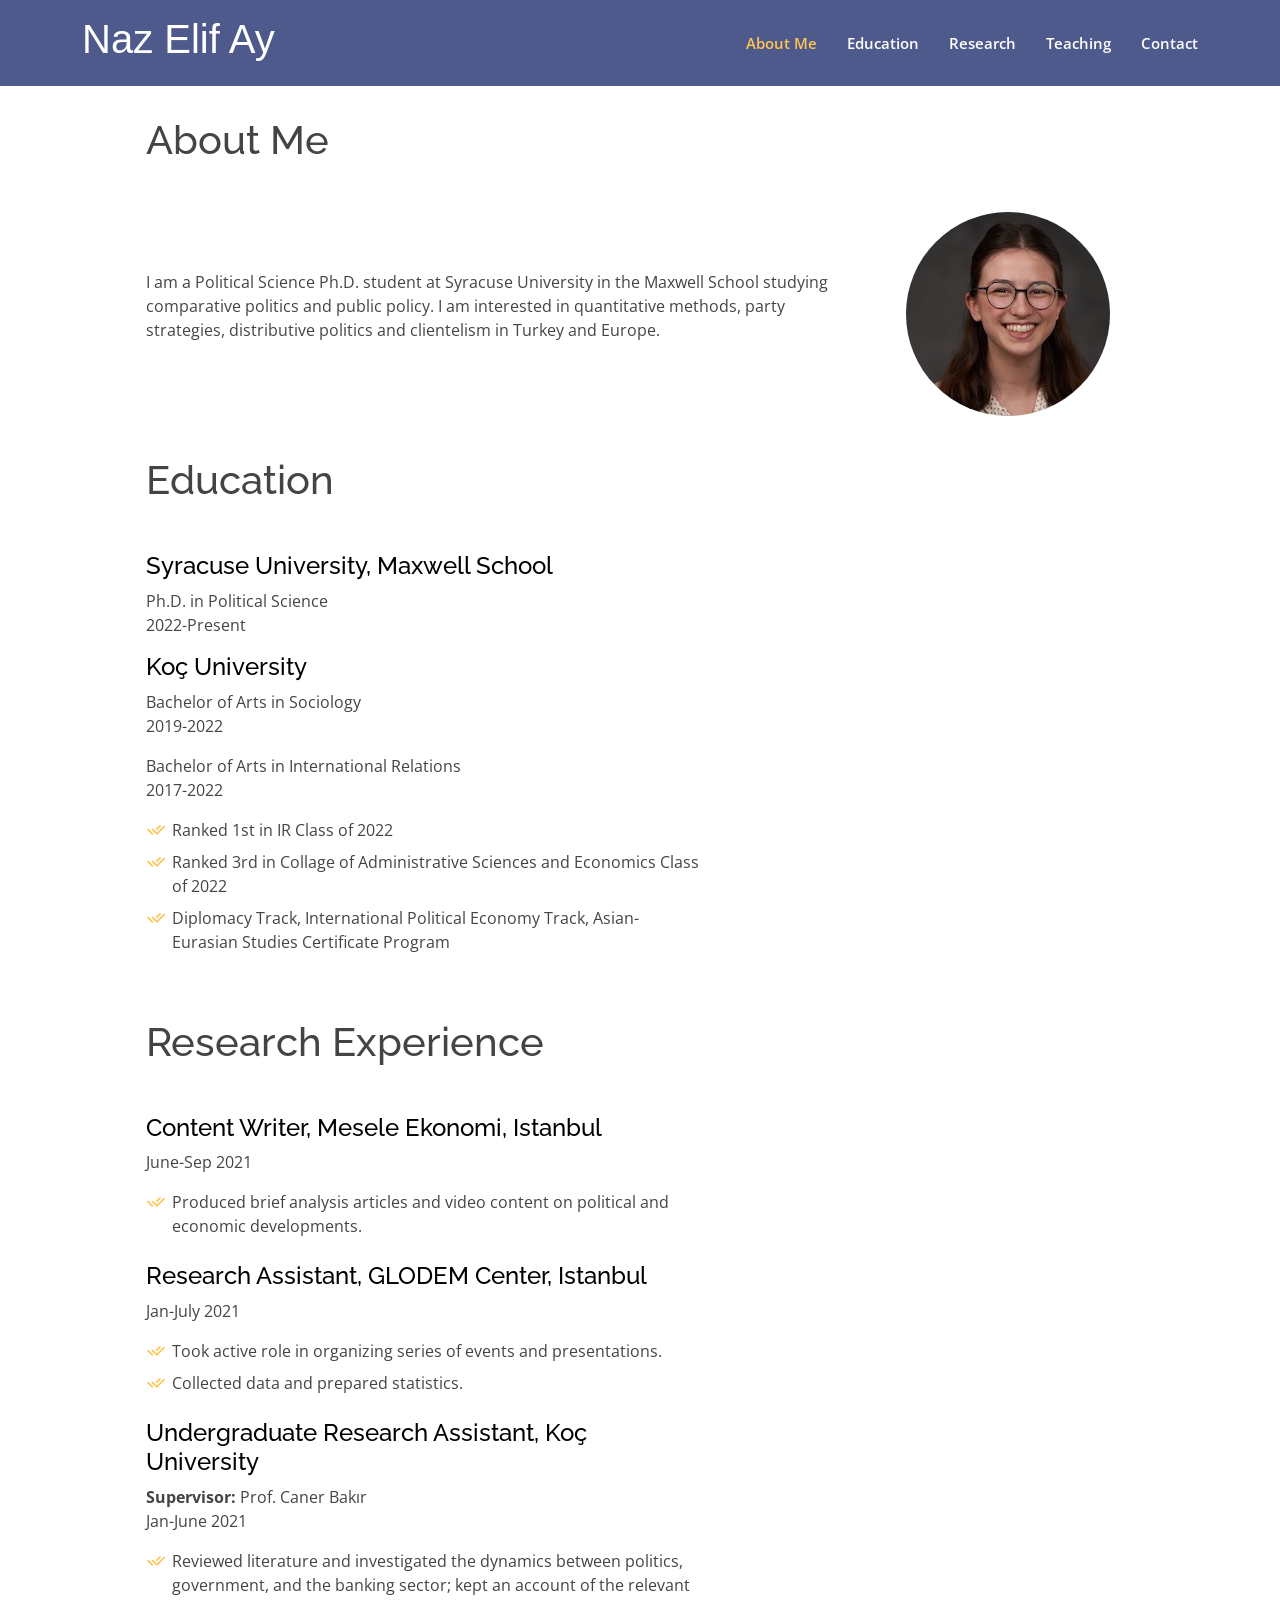
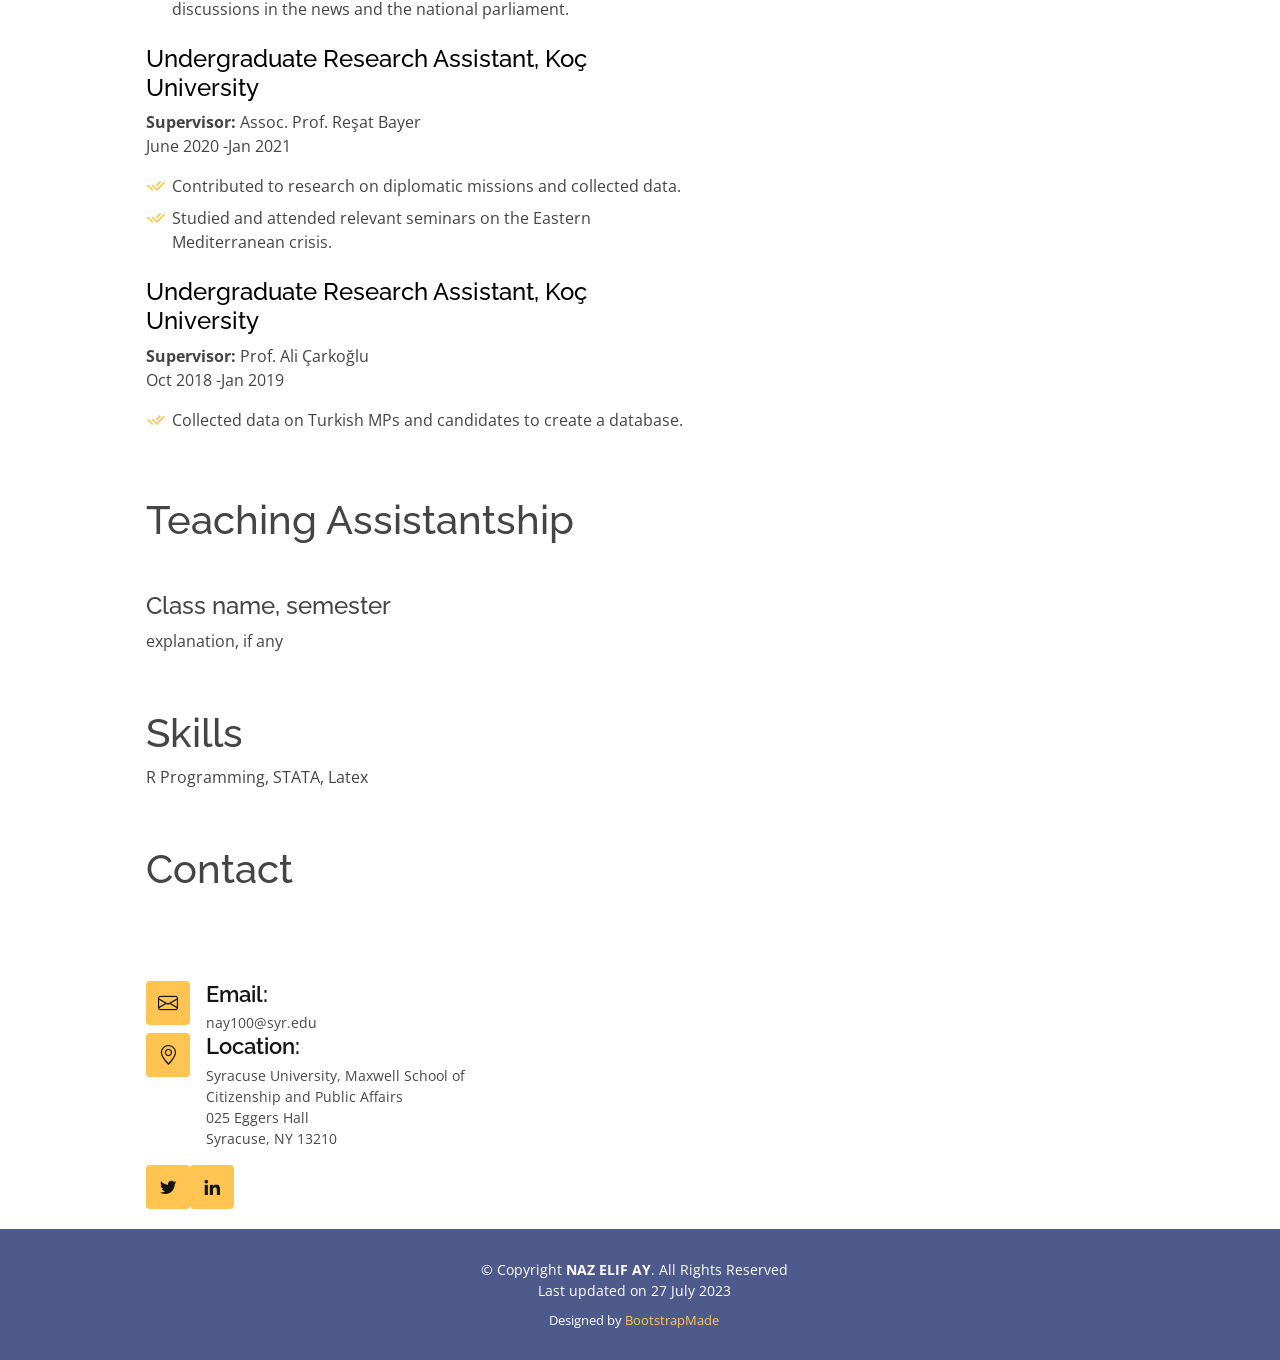
==== commit 13c1363e: "Update index.html" ====
--- a/index.html
+++ b/index.html
@@ -192,7 +192,7 @@
       <div class="container" data-aos="fade-up">
 
         <div class="section-title">
-          <h1>Teaching Experience</h1>
+          <h1>Teaching Assistantship</h1>
         </div>
 
         <div class="row">
@@ -248,7 +248,9 @@
               <div class="address">
                 <i class="bi bi-geo-alt"></i>
                 <h4>Location:</h4>
-                <p>025 Eggers Hall, Syracuse, NY 13210</p>
+                <p>Syracuse University, Maxwell School of Citizenship and Public Affairs
+		<br> 025 Eggers Hall
+		<br> Syracuse, NY 13210</p> 
               </div>
 
              
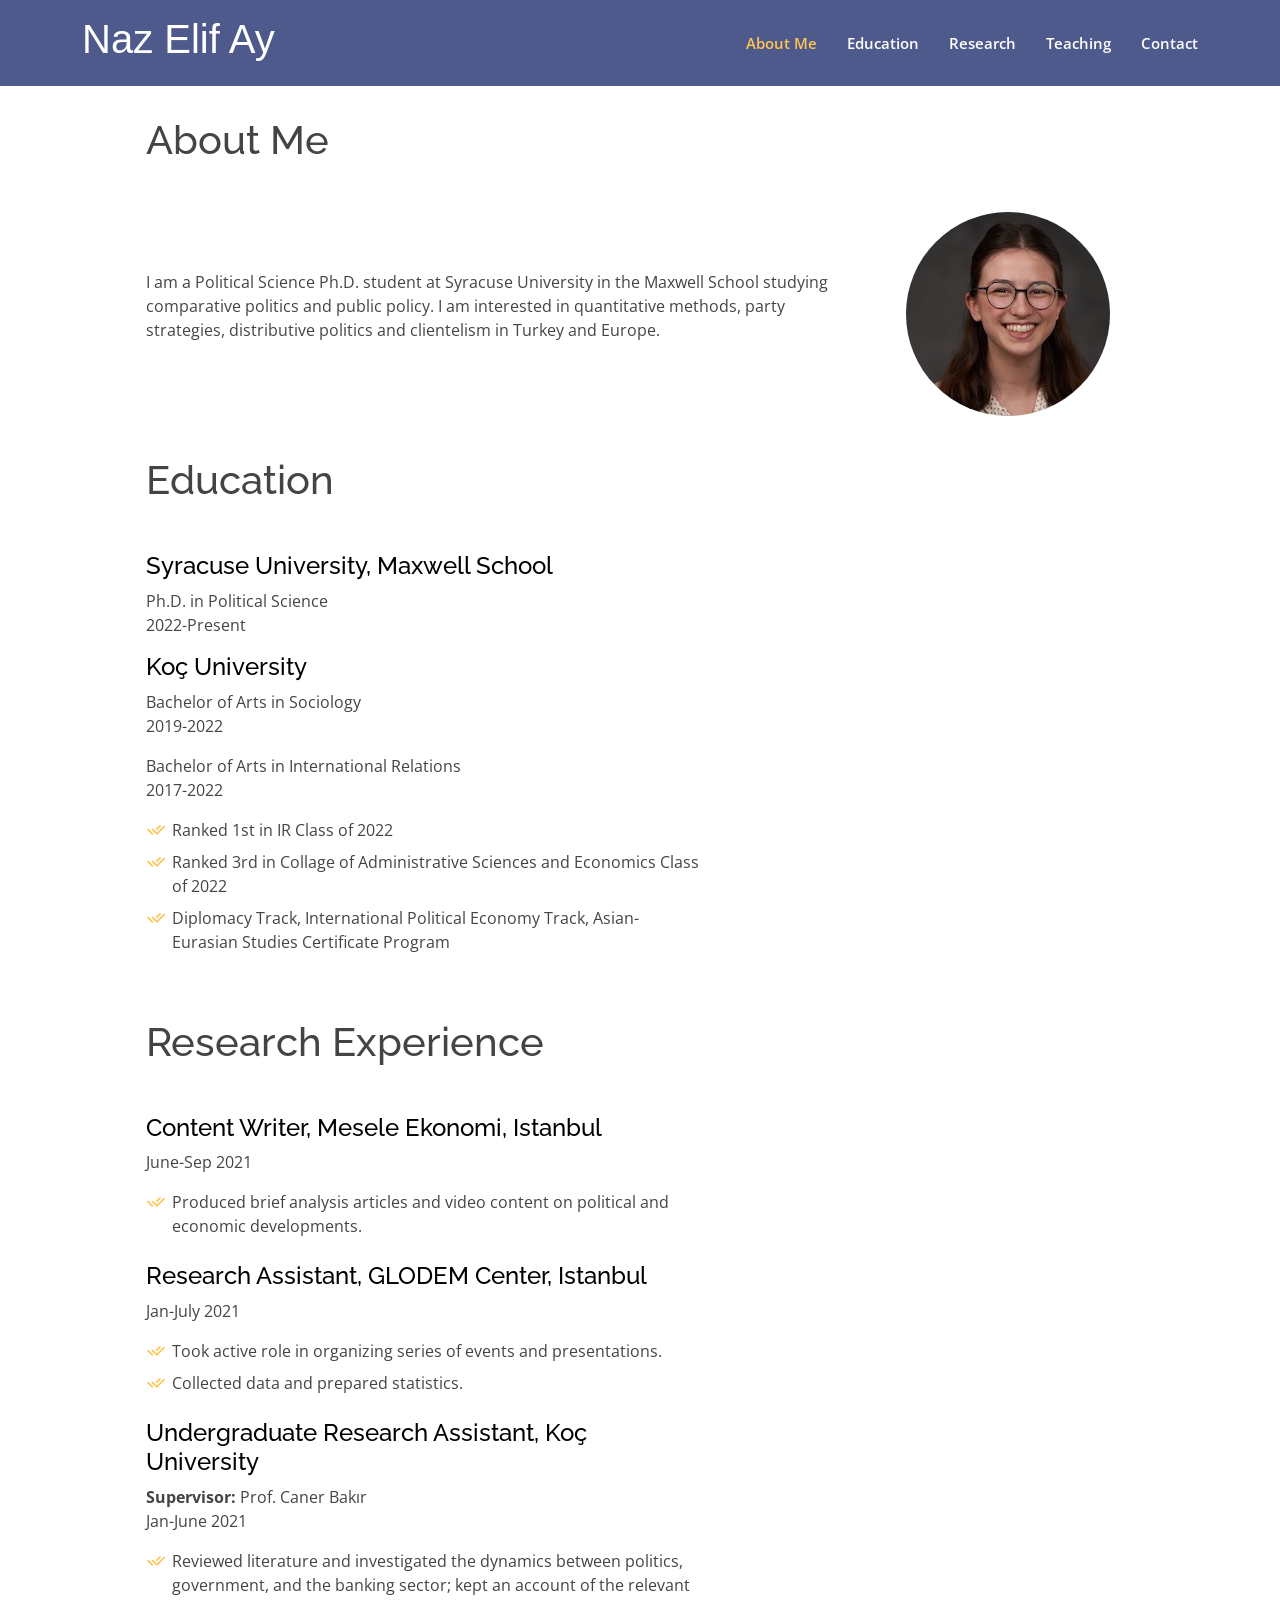
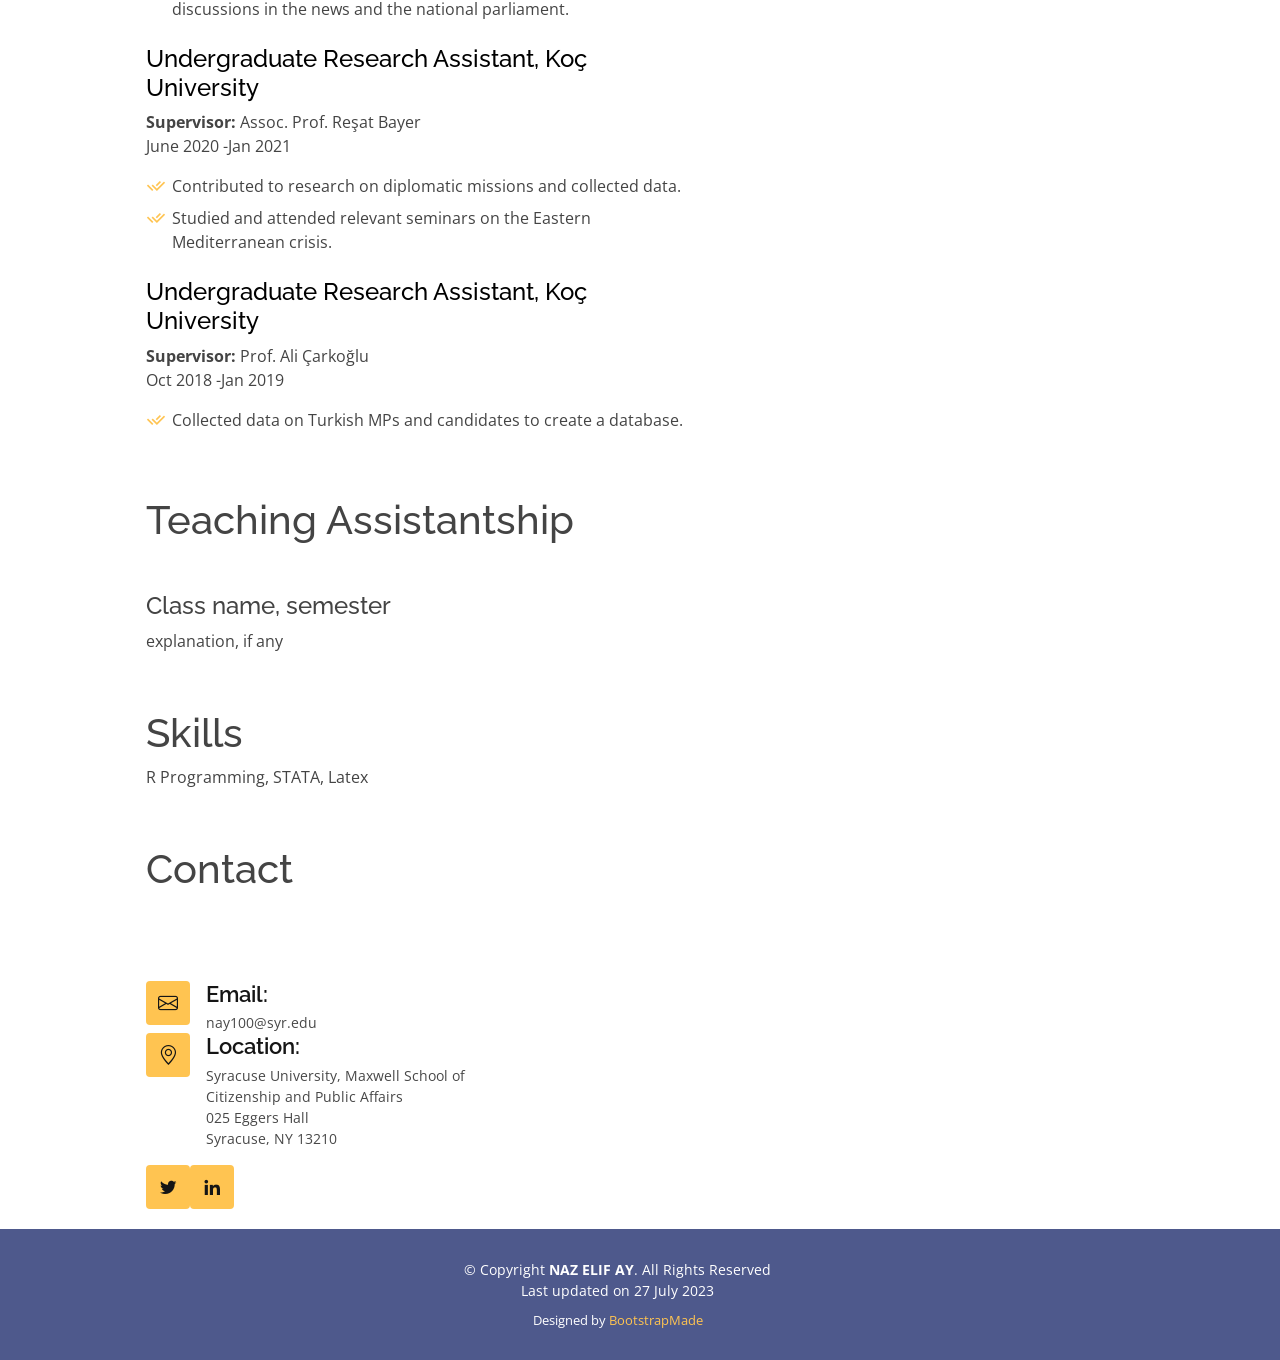
==== commit a513745d: "Update index.html" ====
--- a/index.html
+++ b/index.html
@@ -268,9 +268,9 @@
   </main><!-- End #main -->
 
   <!-- ======= Footer ======= -->
-  <footer id="footer" style="background-color:#4E598C; margin-left:-10em;">
-
-    <div class="container">
+  <footer id="footer" style="background-color:#4E598C;margin-left:-15%;">
+
+    <div class="container align-items-center justify-content-lg-between">
       <div class="copyright">
         &copy; Copyright <strong><span>NAZ ELIF AY</span></strong>. All Rights Reserved
 	<br/>
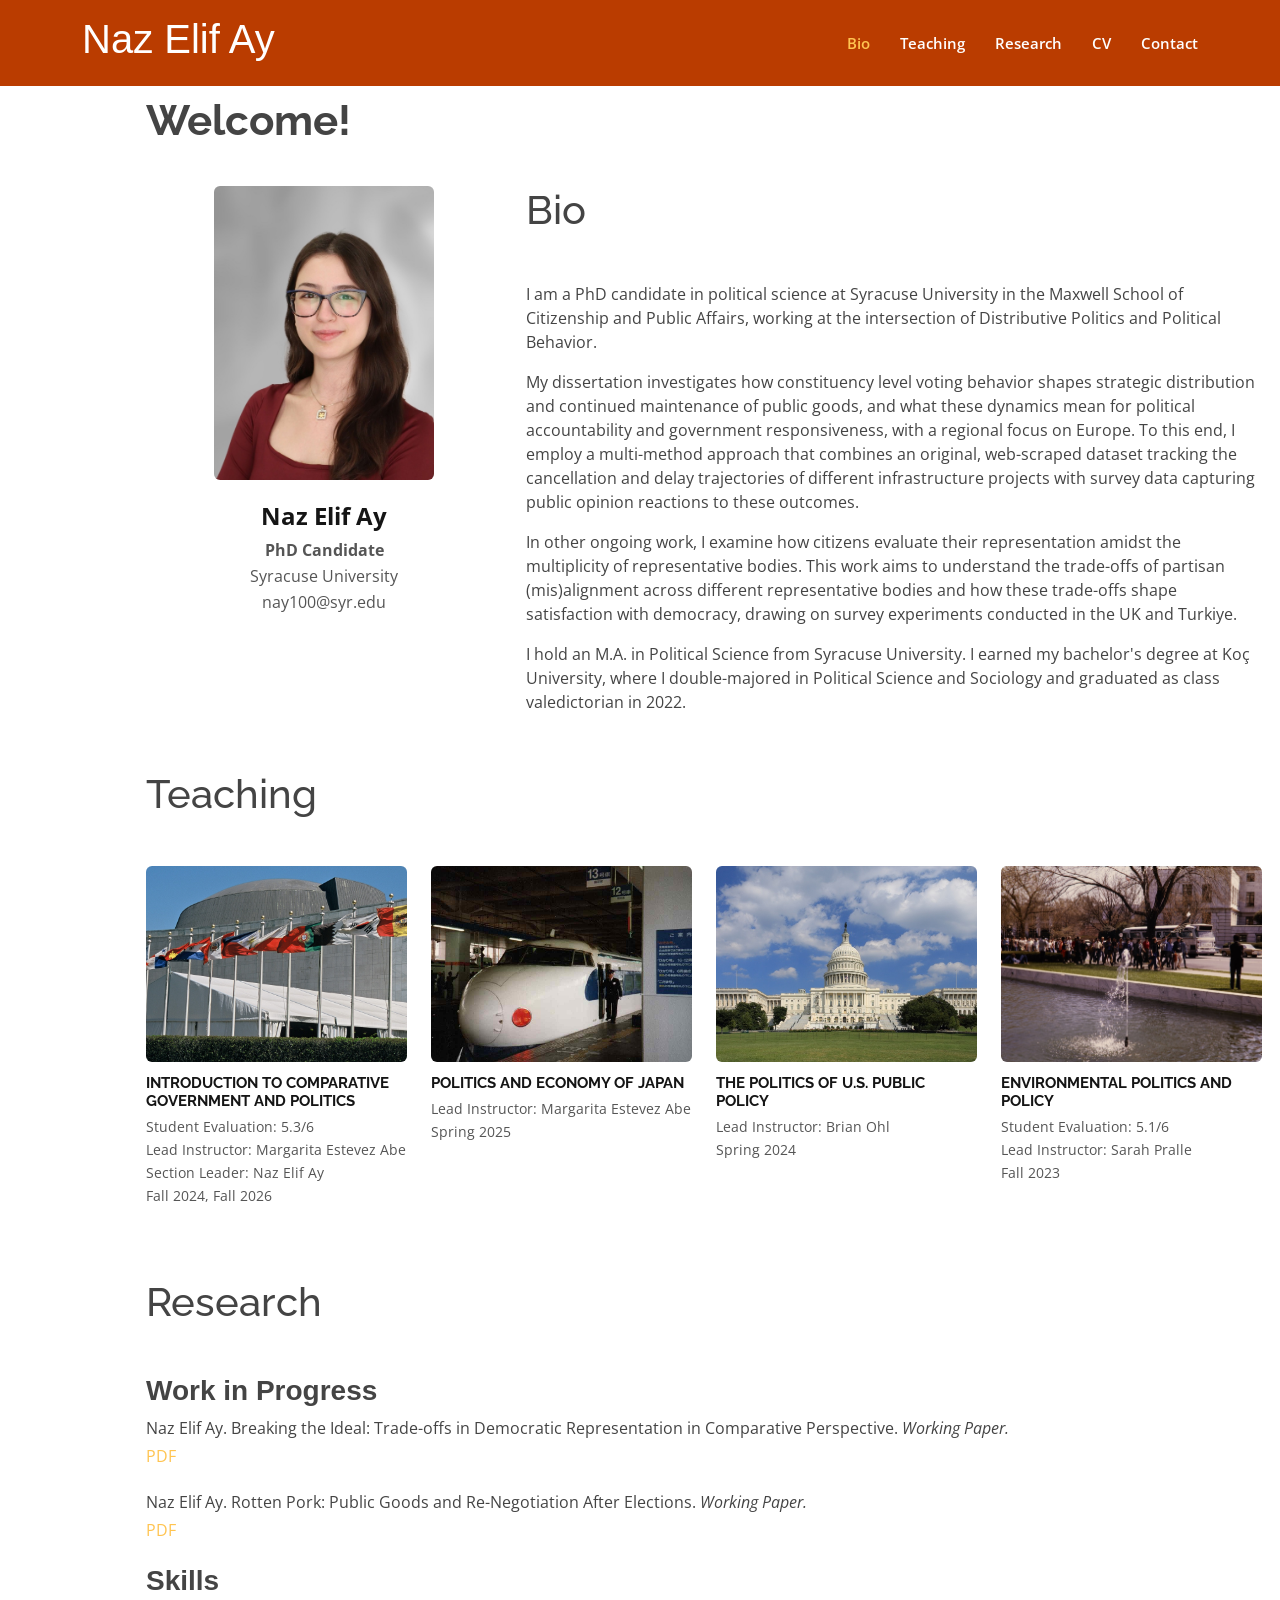
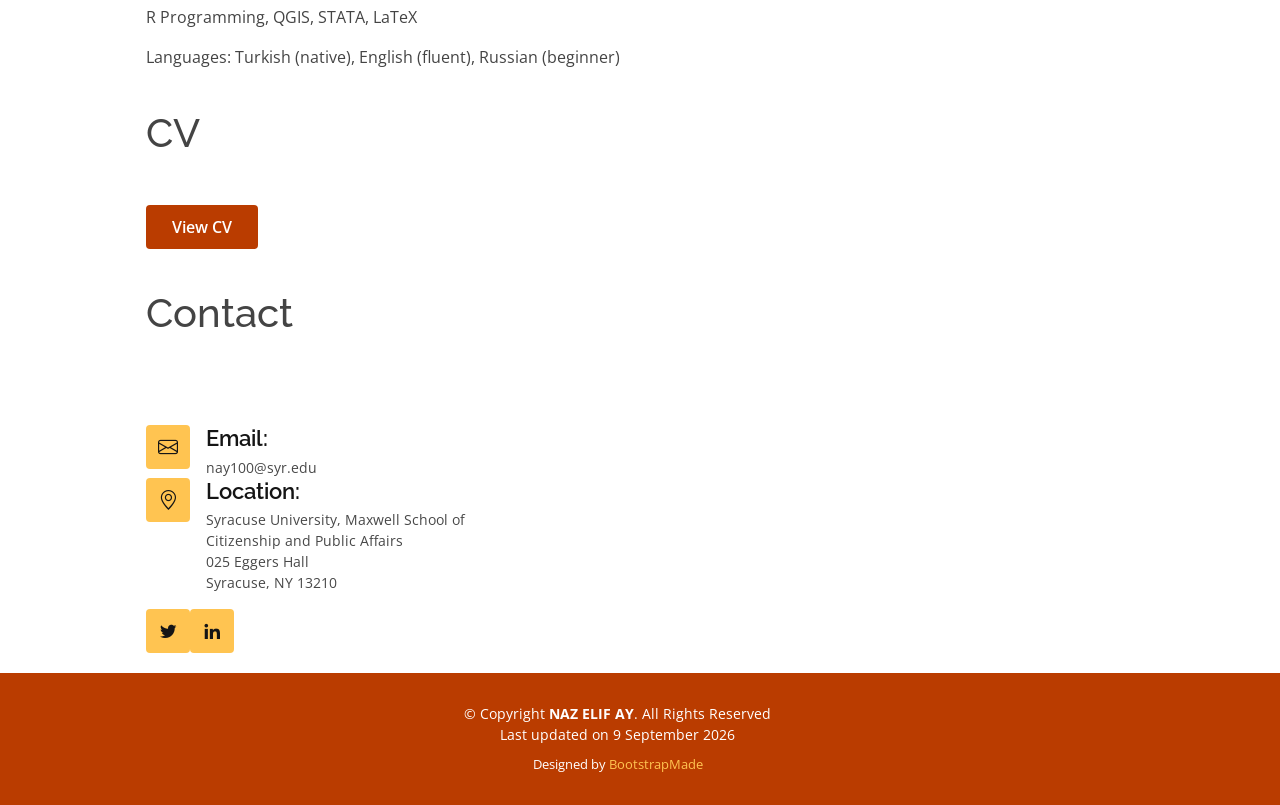
==== commit 3abb6822: "Redesign site with Bio, Teaching, Research, CV, Contact sections Restructure the homepage around a n" ====
--- a/index.html
+++ b/index.html
@@ -1,305 +1,283 @@
-<!DOCTYPE html>
-<html lang="en">
-
-<head>
-  <meta charset="utf-8">
-  <meta content="width=device-width, initial-scale=1.0" name="viewport">
-
-  <title>Naz Elif Ay</title>
-  <meta content="" name="description">
-  <meta content="" name="keywords">
-
-  <!-- Favicons -->
-  <link href="assets/img/favicon.png" rel="icon">
-  <link href="assets/img/apple-touch-icon.png" rel="apple-touch-icon">
-
-  <!-- Google Fonts -->
-  <link href="https://fonts.googleapis.com/css?family=Open+Sans:300,300i,400,400i,600,600i,700,700i|Raleway:300,300i,400,400i,500,500i,600,600i,700,700i|Poppins:300,300i,400,400i,500,500i,600,600i,700,700i" rel="stylesheet">
-
-  <!-- Vendor CSS Files -->
-  <link href="assets/vendor/aos/aos.css" rel="stylesheet">
-  <link href="assets/vendor/bootstrap/css/bootstrap.min.css" rel="stylesheet">
-  <link href="assets/vendor/bootstrap-icons/bootstrap-icons.css" rel="stylesheet">
-  <link href="assets/vendor/boxicons/css/boxicons.min.css" rel="stylesheet">
-  <link href="assets/vendor/glightbox/css/glightbox.min.css" rel="stylesheet">
-  <link href="assets/vendor/remixicon/remixicon.css" rel="stylesheet">
-  <link href="assets/vendor/swiper/swiper-bundle.min.css" rel="stylesheet">
-
-  <!-- Template Main CSS File -->
-  <link href="assets/css/style.css" rel="stylesheet">
-
-  <!-- =======================================================
-  * Template Name: Gp
-  * Updated: May 30 2023 with Bootstrap v5.3.0
-  * Template URL: https://bootstrapmade.com/gp-free-multipurpose-html-bootstrap-template/
-  * Author: BootstrapMade.com
-  * License: https://bootstrapmade.com/license/
-  ======================================================== -->
-</head>
-
-<body>
-
-  <!-- ======= Header ======= -->
-  <header id="header" class="fixed-top " style="background-color:#4E598C">
-    <div class="container d-flex align-items-center justify-content-lg-between">
-
-      <h1 class="me-auto me-lg-0" style="font-family: 'Helvetica';"><a href="index.html" style="color:white">Naz Elif Ay</a></h1>
-      <!-- Uncomment below if you prefer to use an image logo -->
-      <!-- <a href="index.html" class="logo me-auto me-lg-0"><img src="assets/img/logo.png" alt="" class="img-fluid"></a>-->
-
-      <nav id="navbar" class="navbar order-last order-lg-0">
-        <ul>
-          <li><a class="nav-link scrollto" href="#aboutme">About Me</a></li>
-          <li><a class="nav-link scrollto" href="#education">Education</a></li>
-          <li><a class="nav-link scrollto " href="#about">Research</a></li>
-          <li><a class="nav-link scrollto" href="#experience">Teaching</a></li>
-          <li><a class="nav-link scrollto" href="#contact">Contact</a></li>
-        </ul>
-        <i class="bi bi-list mobile-nav-toggle"></i>
-      </nav><!-- .navbar -->
-
-    
-    </div>
-  </header><!-- End Header -->
-
-<br/><br/>
- 
-<br/><br/>
-<!-- ======= Portfolio Details Section ======= -->
-    <section id="aboutme" class="aboutme" >
-      <div class="container">
-     <div class="section-title">
-          <h1> About Me </h1>
-        </div>
-        <div class="row">
-
-         <div class="col-lg-8" style=" display: flex;justify-content: center;align-items: center; padding-right:5%">
-            <div class="portfolio-description" >
-              <p>
-             I am a Political Science Ph.D. student at Syracuse University in the Maxwell School studying comparative politics and public policy. I am interested in quantitative methods, party strategies, distributive politics and clientelism in Turkey and Europe.  
-	      </p>
-            </div>
-          </div>
-
-          <div class="col-lg-4">
-            
-                <div class="swiper-slide">
-                  <img src="assets/img/foto3.JPG" alt="" style=" border-radius: 50%;">
-                </div>
-
-          </div>
-        </div>
-      </div>
-    </section><!-- End Portfolio Details Section -->
-
-
-
-  <main id="main" style=" 
-  align-items: center;
-  justify-content: center">
-
-
-    <!-- ======= Education Section ======= -->
-        <section id="education" class="about">
-      <div class="container" data-aos="fade-up">
-	<div class="section-title">
-          <h1> Education </h1>
-        </div>
-
-        <div class="row">    
-          </div>
-	   <div class="col-lg-12 col-md-12" data-aos="zoom-in" data-aos-delay="100">
-            <div class="icon-box">
-              <h4 ><a style="color:black" b>Syracuse University, Maxwell School</a></h4>
-              <p>Ph.D. in Political Science <br/>	2022-Present</p>
-            </div>
-          </div>
-          <div class="col-lg-6 pt-4 pt-lg-0 order-2 order-lg-1 content" data-aos="fade-right" data-aos-delay="100">           
-            <div class="icon-box">
-              <h4 ><a style="color:black" b>Koç University</a></h4>
-		  <p>Bachelor of Arts in Sociology <br/> 2019-2022</p>
-		  <p>Bachelor of Arts in International Relations <br/> 2017-2022</p>
- 	 <ul>
-              <li><i class="ri-check-double-line"></i> Ranked 1st in IR Class of 2022</li>
-              <li><i class="ri-check-double-line"></i> Ranked 3rd in Collage of Administrative Sciences and Economics Class of 2022</li>
-
-              <li><i class="ri-check-double-line"></i> Diplomacy Track, International Political Economy Track, Asian-Eurasian Studies Certificate Program</li>
-
-            </ul>
-            </div>
-          </div>
-
-       
-
-      </div>
-    </section><!-- End Education Section -->
-
-
-    <!-- ======= Research Section ======= -->
-
-
-	      
-        <section id="about" class="about">
-      <div class="container" data-aos="fade-up">
-	<div class="section-title">
-          <h1>Research Experience</h1>
-        </div>
-
-        <div class="row">
-          <div class="col-lg-6 pt-4 pt-lg-0 order-2 order-lg-1 content" data-aos="fade-right" data-aos-delay="100">           
-            <h4 ><a href="https://meseleekonomi.com" target="_blank" style="color:black" b>Content Writer, Mesele Ekonomi, Istanbul</a></h4>
-		  <p>June-Sep 2021</p>
-	      <ul>
-              <li><i class="ri-check-double-line"></i> Produced brief analysis articles and video content on political and economic developments.</li>
-	     </ul>
-           <h4 ><a href="https://glodem.ku.edu.tr" target="_blank" style="color:black" b>Research Assistant, GLODEM Center, Istanbul</a></h4>
-		  <p>Jan-July 2021</p>
-	      <ul>
-              <li><i class="ri-check-double-line"></i> Took active role in organizing series of events and presentations. </li>
-<li><i class="ri-check-double-line"></i>Collected data and prepared statistics. </li>
-	     </ul>
-		<h4 ><a style="color:black" b>Undergraduate Research Assistant, Koç University</a></h4>
-		  <p> <b>Supervisor:</b> Prof. Caner Bakır <br/>Jan-June 2021</p>
-	      <ul>
-              <li><i class="ri-check-double-line"></i> Reviewed literature and investigated the dynamics between politics, government, and the banking sector; kept an account of the relevant discussions in the news and the national parliament.</li>
-	     </ul>
-
-		<h4 ><a style="color:black" b>Undergraduate Research Assistant, Koç University</a></h4>
-		  <p> <b>Supervisor:</b> Assoc. Prof. Reşat Bayer <br/> June 2020 -Jan 2021</p>
-	      <ul>
-              <li><i class="ri-check-double-line"></i> Contributed to research on diplomatic missions and collected data.</li>
-		<li><i class="ri-check-double-line"></i> Studied and attended relevant seminars on the Eastern Mediterranean crisis. </li>
-	     </ul>
-
-	<h4 ><a style="color:black" b>Undergraduate Research Assistant, Koç University</a></h4>
-		  <p><b>Supervisor:</b> Prof. Ali Çarkoğlu <br/>Oct 2018 -Jan 2019</p>
-	      <ul>
-              <li><i class="ri-check-double-line"></i> Collected data on Turkish MPs and candidates to create a database.</li>
-	     </ul>
-
-
-
-          </div>
-        </div>
-
-      </div>
-    </section><!-- End Research Section -->
-
-
-
-    <!-- ======= Experience Section ======= -->
-    <section id="experience" class="experience">
-      <div class="container" data-aos="fade-up">
-
-        <div class="section-title">
-          <h1>Teaching Assistantship</h1>
-        </div>
-
-        <div class="row">
-          <div class="col-lg-12 col-md-12" data-aos="zoom-in" data-aos-delay="100">
-            <div class="icon-box">
-              <h4><a>Class name, semester</a></h4>
-              <p>explanation, if any</p>
-            </div>
-          </div>
-
-
-        </div>
-
-      </div>
-    </section><!-- End Experience Section -->
-
-
-    <!-- ======= Skills Section ======= -->
-    <section id="skills" class="skills">
-      <div class="container" data-aos="fade-up">
-
-        <div class="row">
-          <div class="col-lg-12 col-md-12" data-aos="zoom-in" data-aos-delay="100">
-            <div class="icon-box">
-          <h1> Skills </h1>
-
-              <p>R Programming, STATA, Latex</p>
-            </div>
-          </div>
-
-
-        </div>
-
-      </div>
-    </section><!-- End Skills Section -->
-
-    <!-- ======= Contact Section ======= -->
-    <section id="contact" class="contact">
-      <div class="container" data-aos="fade-up">
-
-        <div class="section-title">
-          <h1>Contact</h1>
-        </div>
-
-
-          <div class="col-lg-4">
-            <div class="info">
- 		<div class="email">
-                <i class="bi bi-envelope"></i>
-                <h4>Email:</h4>
-                <p>nay100@syr.edu</p>
-              </div>
-              <div class="address">
-                <i class="bi bi-geo-alt"></i>
-                <h4>Location:</h4>
-                <p>Syracuse University, Maxwell School of Citizenship and Public Affairs
-		<br> 025 Eggers Hall
-		<br> Syracuse, NY 13210</p> 
-              </div>
-
-             
-              <div class="social-links mt-3">
-                <a href="https://twitter.com/nazelifa" target="_blank" class="twitter"><i class="bx bxl-twitter"></i></a>  
-                <a href="https://www.linkedin.com/in/nazelifay/" target="_blank" class="linkedin"><i class="bx bxl-linkedin"></i></a>
-              </div>
-            </div>
-
-        </div>
-
-      </div>
-    </section><!-- End Contact Section -->
-
-  </main><!-- End #main -->
-
-  <!-- ======= Footer ======= -->
-  <footer id="footer" style="background-color:#4E598C;margin-left:-15%;">
-
-    <div class="container align-items-center justify-content-lg-between">
-      <div class="copyright">
-        &copy; Copyright <strong><span>NAZ ELIF AY</span></strong>. All Rights Reserved
-	<br/>
-	Last updated on 27 July 2023 </div>
-      <div class="credits">
-        <!-- All the links in the footer should remain intact. -->
-        <!-- You can delete the links only if you purchased the pro version. -->
-        <!-- Licensing information: https://bootstrapmade.com/license/ -->
-        <!-- Purchase the pro version with working PHP/AJAX contact form: https://bootstrapmade.com/gp-free-multipurpose-html-bootstrap-template/ -->
-        Designed by <a href="https://bootstrapmade.com/">BootstrapMade</a>
-      </div>
-    </div>
-  </footer><!-- End Footer -->
-
-  <div id="preloader"></div>
-  <a href="#" class="back-to-top d-flex align-items-center justify-content-center"><i class="bi bi-arrow-up-short"></i></a>
-
-  <!-- Vendor JS Files -->
-  <script src="assets/vendor/purecounter/purecounter_vanilla.js"></script>
-  <script src="assets/vendor/aos/aos.js"></script>
-  <script src="assets/vendor/bootstrap/js/bootstrap.bundle.min.js"></script>
-  <script src="assets/vendor/glightbox/js/glightbox.min.js"></script>
-  <script src="assets/vendor/isotope-layout/isotope.pkgd.min.js"></script>
-  <script src="assets/vendor/swiper/swiper-bundle.min.js"></script>
-  <script src="assets/vendor/php-email-form/validate.js"></script>
-
-  <!-- Template Main JS File -->
-  <script src="assets/js/main.js"></script>
-
-</body>
-
-</html>
+<!DOCTYPE html>
+<html lang="en">
+
+<head>
+  <meta charset="utf-8">
+  <meta content="width=device-width, initial-scale=1.0" name="viewport">
+
+  <title>Naz Elif Ay</title>
+  <meta content="" name="description">
+  <meta content="" name="keywords">
+
+  <!-- Favicons -->
+  <link href="assets/img/favicon.png" rel="icon">
+  <link href="assets/img/apple-touch-icon.png" rel="apple-touch-icon">
+
+  <!-- Google Fonts -->
+  <link href="https://fonts.googleapis.com/css?family=Open+Sans:300,300i,400,400i,600,600i,700,700i|Raleway:300,300i,400,400i,500,500i,600,600i,700,700i|Poppins:300,300i,400,400i,500,500i,600,600i,700,700i" rel="stylesheet">
+
+  <!-- Vendor CSS Files -->
+  <link href="assets/vendor/aos/aos.css" rel="stylesheet">
+  <link href="assets/vendor/bootstrap/css/bootstrap.min.css" rel="stylesheet">
+  <link href="assets/vendor/bootstrap-icons/bootstrap-icons.css" rel="stylesheet">
+  <link href="assets/vendor/boxicons/css/boxicons.min.css" rel="stylesheet">
+  <link href="assets/vendor/glightbox/css/glightbox.min.css" rel="stylesheet">
+  <link href="assets/vendor/remixicon/remixicon.css" rel="stylesheet">
+  <link href="assets/vendor/swiper/swiper-bundle.min.css" rel="stylesheet">
+
+  <!-- Template Main CSS File -->
+  <link href="assets/css/style.css" rel="stylesheet">
+
+  <!-- =======================================================
+  * Template Name: Gp
+  * Updated: May 30 2023 with Bootstrap v5.3.0
+  * Template URL: https://bootstrapmade.com/gp-free-multipurpose-html-bootstrap-template/
+  * Author: BootstrapMade.com
+  * License: https://bootstrapmade.com/license/
+  ======================================================== -->
+</head>
+
+<body>
+
+  <!-- ======= Header ======= -->
+  <header id="header" class="fixed-top " style="background-color:#BA3C00">
+    <div class="container d-flex align-items-center justify-content-lg-between">
+
+      <h1 class="me-auto me-lg-0" style="font-family: 'Helvetica';"><a href="index.html" style="color:white">Naz Elif Ay</a></h1>
+      <!-- Uncomment below if you prefer to use an image logo -->
+      <!-- <a href="index.html" class="logo me-auto me-lg-0"><img src="assets/img/logo.png" alt="" class="img-fluid"></a>-->
+
+      <nav id="navbar" class="navbar order-last order-lg-0">
+        <ul>
+          <li><a class="nav-link scrollto" href="#bio">Bio</a></li>
+          <li><a class="nav-link scrollto" href="#teaching">Teaching</a></li>
+          <li><a class="nav-link scrollto" href="#research">Research</a></li>
+          <li><a class="nav-link scrollto" href="#cv">CV</a></li>
+          <li><a class="nav-link scrollto" href="#contact">Contact</a></li>
+        </ul>
+        <i class="bi bi-list mobile-nav-toggle"></i>
+      </nav><!-- .navbar -->
+
+
+    </div>
+  </header><!-- End Header -->
+
+<br/><br/>
+
+<br/><br/>
+
+  <!-- ======= Welcome ======= -->
+  <div class="container welcome-heading">
+    <h1>Welcome!</h1>
+  </div>
+
+  <!-- ======= Bio Section ======= -->
+  <section id="bio" class="aboutme">
+    <div class="container">
+      <div class="row">
+
+        <div class="col-lg-4 bio-photo-col">
+          <img src="assets/img/naz-bio.jpg" alt="Naz Elif Ay" class="bio-photo">
+          <p class="bio-name">Naz Elif Ay</p>
+          <p class="bio-title">PhD Candidate</p>
+          <p class="bio-sub">Syracuse University</p>
+          <p class="bio-sub">nay100@syr.edu</p>
+        </div>
+
+        <div class="col-lg-8">
+          <div class="section-title">
+            <h1>Bio</h1>
+          </div>
+          <div class="portfolio-description">
+            <p>I am a PhD candidate in political science at Syracuse University in the Maxwell School of Citizenship and Public Affairs, working at the intersection of Distributive Politics and Political Behavior.</p>
+            <p>My dissertation investigates how constituency level voting behavior shapes strategic distribution and continued maintenance of public goods, and what these dynamics mean for political accountability and government responsiveness, with a regional focus on Europe. To this end, I employ a multi-method approach that combines an original, web-scraped dataset tracking the cancellation and delay trajectories of different infrastructure projects with survey data capturing public opinion reactions to these outcomes.</p>
+            <p>In other ongoing work, I examine how citizens evaluate their representation amidst the multiplicity of representative bodies. This work aims to understand the trade-offs of partisan (mis)alignment across different representative bodies and how these trade-offs shape satisfaction with democracy, drawing on survey experiments conducted in the UK and Turkiye.</p>
+            <p>I hold an M.A. in Political Science from Syracuse University. I earned my bachelor's degree at Koç University, where I double-majored in Political Science and Sociology and graduated as class valedictorian in 2022.</p>
+          </div>
+        </div>
+      </div>
+    </div>
+  </section><!-- End Bio Section -->
+
+
+
+  <main id="main" style="
+  align-items: center;
+  justify-content: center">
+
+    <!-- ======= Teaching Section ======= -->
+    <section id="teaching" class="teaching">
+      <div class="container" data-aos="fade-up">
+        <div class="section-title">
+          <h1>Teaching</h1>
+        </div>
+
+        <div class="row">
+
+          <div class="col-lg-3 col-md-6 d-flex align-items-stretch">
+            <a href="teaching/intro-comparative-government.html" class="course-card">
+              <img src="assets/img/teaching/intro-comparative-government.jpg" alt="Introduction to Comparative Government and Politics" class="course-card-photo">
+              <h3>Introduction to Comparative Government and Politics</h3>
+              <p class="course-meta">Student Evaluation: 5.3/6</p>
+              <p class="course-meta">Lead Instructor: Margarita Estevez Abe</p>
+              <p class="course-meta">Section Leader: Naz Elif Ay</p>
+              <p class="course-meta">Fall 2024, Fall 2026</p>
+            </a>
+          </div>
+
+          <div class="col-lg-3 col-md-6 d-flex align-items-stretch">
+            <a href="teaching/politics-economy-japan.html" class="course-card">
+              <img src="assets/img/teaching/politics-economy-japan.jpg" alt="Politics and Economy of Japan" class="course-card-photo">
+              <h3>Politics and Economy of Japan</h3>
+              <p class="course-meta">Lead Instructor: Margarita Estevez Abe</p>
+              <p class="course-meta">Spring 2025</p>
+            </a>
+          </div>
+
+          <div class="col-lg-3 col-md-6 d-flex align-items-stretch">
+            <a href="teaching/us-public-policy.html" class="course-card">
+              <img src="assets/img/teaching/us-public-policy.jpg" alt="The Politics of U.S. Public Policy" class="course-card-photo">
+              <h3>The Politics of U.S. Public Policy</h3>
+              <p class="course-meta">Lead Instructor: Brian Ohl</p>
+              <p class="course-meta">Spring 2024</p>
+            </a>
+          </div>
+
+          <div class="col-lg-3 col-md-6 d-flex align-items-stretch">
+            <a href="teaching/environmental-politics-policy.html" class="course-card">
+              <img src="assets/img/teaching/environmental-politics-policy.jpg" alt="Environmental Politics and Policy" class="course-card-photo">
+              <h3>Environmental Politics and Policy</h3>
+              <p class="course-meta">Student Evaluation: 5.1/6</p>
+              <p class="course-meta">Lead Instructor: Sarah Pralle</p>
+              <p class="course-meta">Fall 2023</p>
+            </a>
+          </div>
+
+        </div>
+
+      </div>
+    </section><!-- End Teaching Section -->
+
+
+    <!-- ======= Research Section ======= -->
+    <section id="research" class="about">
+      <div class="container" data-aos="fade-up">
+        <div class="section-title">
+          <h1>Research</h1>
+        </div>
+
+        <div class="row">
+          <div class="col-lg-12 content">
+
+            <h3>Work in Progress</h3>
+
+            <div class="research-item">
+              <p>Naz Elif Ay. Breaking the Ideal: Trade-offs in Democratic Representation in Comparative Perspective. <em>Working Paper.</em></p>
+              <a href="assets/docs/breaking-the-ideal.pdf" target="_blank">PDF</a>
+            </div>
+
+            <div class="research-item">
+              <p>Naz Elif Ay. Rotten Pork: Public Goods and Re-Negotiation After Elections. <em>Working Paper.</em></p>
+              <a href="assets/docs/rotten-pork.pdf" target="_blank">PDF</a>
+            </div>
+
+            <h3>Skills</h3>
+            <p>R Programming, QGIS, STATA, LaTeX</p>
+            <p>Languages: Turkish (native), English (fluent), Russian (beginner)</p>
+
+          </div>
+        </div>
+
+      </div>
+    </section><!-- End Research Section -->
+
+
+    <!-- ======= CV Section ======= -->
+    <section id="cv" class="cv">
+      <div class="container" data-aos="fade-up">
+        <div class="section-title">
+          <h1>CV</h1>
+        </div>
+        <div class="row">
+          <div class="col-lg-12">
+            <a href="assets/docs/CV.pdf" target="_blank" class="cv-button">View CV</a>
+          </div>
+        </div>
+      </div>
+    </section><!-- End CV Section -->
+
+
+    <!-- ======= Contact Section ======= -->
+    <section id="contact" class="contact">
+      <div class="container" data-aos="fade-up">
+
+        <div class="section-title">
+          <h1>Contact</h1>
+        </div>
+
+
+          <div class="col-lg-4">
+            <div class="info">
+ 		<div class="email">
+                <i class="bi bi-envelope"></i>
+                <h4>Email:</h4>
+                <p>nay100@syr.edu</p>
+              </div>
+              <div class="address">
+                <i class="bi bi-geo-alt"></i>
+                <h4>Location:</h4>
+                <p>Syracuse University, Maxwell School of Citizenship and Public Affairs
+		<br> 025 Eggers Hall
+		<br> Syracuse, NY 13210</p>
+              </div>
+
+
+              <div class="social-links mt-3">
+                <a href="https://twitter.com/nazelifa" target="_blank" class="twitter"><i class="bx bxl-twitter"></i></a>
+                <a href="https://www.linkedin.com/in/nazelifay/" target="_blank" class="linkedin"><i class="bx bxl-linkedin"></i></a>
+              </div>
+            </div>
+
+        </div>
+
+      </div>
+    </section><!-- End Contact Section -->
+
+  </main><!-- End #main -->
+
+  <!-- ======= Footer ======= -->
+  <footer id="footer" style="background-color:#BA3C00;margin-left:-15%;">
+
+    <div class="container align-items-center justify-content-lg-between">
+      <div class="copyright">
+        &copy; Copyright <strong><span>NAZ ELIF AY</span></strong>. All Rights Reserved
+	<br/>
+	Last updated on 9 September 2026 </div>
+      <div class="credits">
+        <!-- All the links in the footer should remain intact. -->
+        <!-- You can delete the links only if you purchased the pro version. -->
+        <!-- Licensing information: https://bootstrapmade.com/license/ -->
+        <!-- Purchase the pro version with working PHP/AJAX contact form: https://bootstrapmade.com/gp-free-multipurpose-html-bootstrap-template/ -->
+        Designed by <a href="https://bootstrapmade.com/">BootstrapMade</a>
+      </div>
+    </div>
+  </footer><!-- End Footer -->
+
+  <div id="preloader"></div>
+  <a href="#" class="back-to-top d-flex align-items-center justify-content-center"><i class="bi bi-arrow-up-short"></i></a>
+
+  <!-- Vendor JS Files -->
+  <script src="assets/vendor/purecounter/purecounter_vanilla.js"></script>
+  <script src="assets/vendor/aos/aos.js"></script>
+  <script src="assets/vendor/bootstrap/js/bootstrap.bundle.min.js"></script>
+  <script src="assets/vendor/glightbox/js/glightbox.min.js"></script>
+  <script src="assets/vendor/isotope-layout/isotope.pkgd.min.js"></script>
+  <script src="assets/vendor/swiper/swiper-bundle.min.js"></script>
+  <script src="assets/vendor/php-email-form/validate.js"></script>
+
+  <!-- Template Main JS File -->
+  <script src="assets/js/main.js"></script>
+
+</body>
+
+</html>
--- a/assets/css/style.css
+++ b/assets/css/style.css
@@ -12,9 +12,7 @@
 body {
   font-family: "Open Sans", sans-serif;
   color: #444444;
-  margin-left: 10%;
-  margin=right: 10%;
-  
+   margin-left: 10%;  
 }
 
 a {
@@ -1552,4 +1550,174 @@
   text-align: center;
   font-size: 13px;
   color: #fff;
-}+}
+
+/*--------------------------------------------------------------
+# Welcome heading
+--------------------------------------------------------------*/
+.welcome-heading {
+  text-align: left;
+  margin-bottom: 20px;
+}
+
+.welcome-heading h1 {
+  font-size: 42px;
+  font-weight: 700;
+  margin: 0;
+}
+
+/*--------------------------------------------------------------
+# Bio section
+--------------------------------------------------------------*/
+.bio-photo-col {
+  text-align: center;
+  margin-bottom: 30px;
+}
+
+.bio-photo {
+  width: 100%;
+  max-width: 220px;
+  aspect-ratio: 3 / 4;
+  object-fit: cover;
+  border-radius: 6px;
+  margin-bottom: 18px;
+}
+
+.bio-name {
+  font-weight: 700;
+  font-size: 24px;
+  margin-bottom: 4px;
+  color: #151515;
+}
+
+.bio-title {
+  font-weight: 700;
+  color: #555555;
+  margin-bottom: 2px;
+}
+
+.bio-sub {
+  color: #555555;
+  margin-bottom: 2px;
+}
+
+/*--------------------------------------------------------------
+# Teaching section
+--------------------------------------------------------------*/
+.course-card {
+  display: block;
+  width: 100%;
+  text-decoration: none;
+  color: #151515;
+  margin-bottom: 30px;
+}
+
+.course-card:hover {
+  color: #BA3C00;
+}
+
+.course-card:hover h3 {
+  color: #BA3C00;
+}
+
+.course-photo-placeholder {
+  width: 100%;
+  aspect-ratio: 4 / 3;
+  background: #f5f5f5;
+  border: 1px dashed #cccccc;
+  border-radius: 6px;
+  display: flex;
+  align-items: center;
+  justify-content: center;
+  text-align: center;
+  color: #999999;
+  font-size: 13px;
+  padding: 10px;
+  margin-bottom: 12px;
+}
+
+.course-card-photo {
+  width: 100%;
+  aspect-ratio: 4 / 3;
+  object-fit: cover;
+  border-radius: 6px;
+  margin-bottom: 12px;
+}
+
+.course-card h3 {
+  font-size: 15px;
+  font-weight: 700;
+  text-transform: uppercase;
+  margin-bottom: 6px;
+  font-family: "Raleway", sans-serif;
+}
+
+.course-meta {
+  font-size: 14px;
+  color: #555555;
+  margin-bottom: 2px;
+}
+
+/*--------------------------------------------------------------
+# Teaching course detail pages
+--------------------------------------------------------------*/
+.teaching-breadcrumb {
+  font-size: 16px;
+  margin-bottom: 10px;
+}
+
+.teaching-breadcrumb a {
+  color: #BA3C00;
+  text-decoration: none;
+}
+
+.teaching-breadcrumb a:hover {
+  text-decoration: underline;
+}
+
+.course-detail h1 {
+  font-size: 32px;
+  font-weight: 700;
+  margin-bottom: 20px;
+}
+
+.course-meta-detail {
+  color: #555555;
+  margin-bottom: 6px;
+}
+
+.course-syllabus-link {
+  display: inline-block;
+  margin-top: 15px;
+  font-weight: 600;
+  color: #BA3C00;
+}
+
+/*--------------------------------------------------------------
+# Research section
+--------------------------------------------------------------*/
+.research-item {
+  margin-bottom: 22px;
+}
+
+.research-item p {
+  margin-bottom: 4px;
+}
+
+/*--------------------------------------------------------------
+# CV section
+--------------------------------------------------------------*/
+.cv-button {
+  display: inline-block;
+  padding: 10px 26px;
+  background: #BA3C00;
+  color: #ffffff !important;
+  border-radius: 4px;
+  font-weight: 600;
+  text-decoration: none;
+}
+
+.cv-button:hover {
+  background: #8A2D00;
+  color: #ffffff !important;
+}
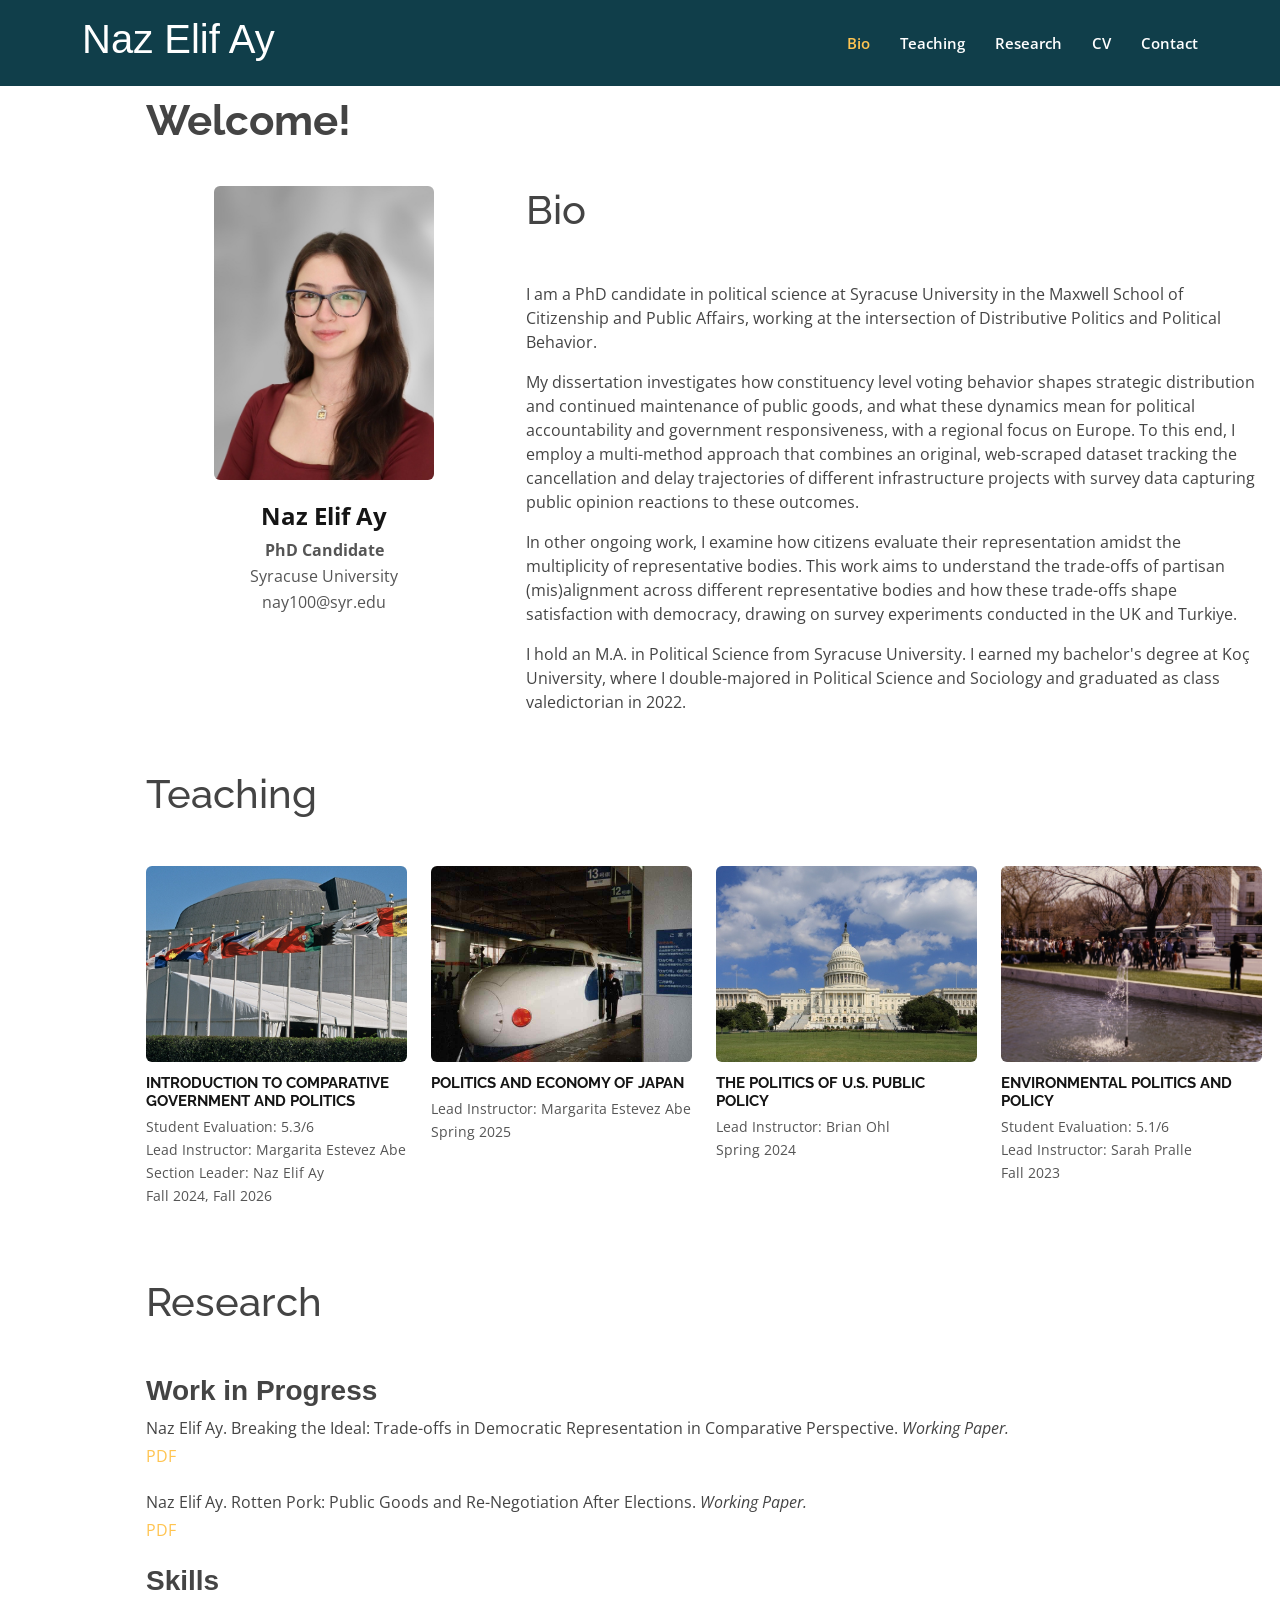
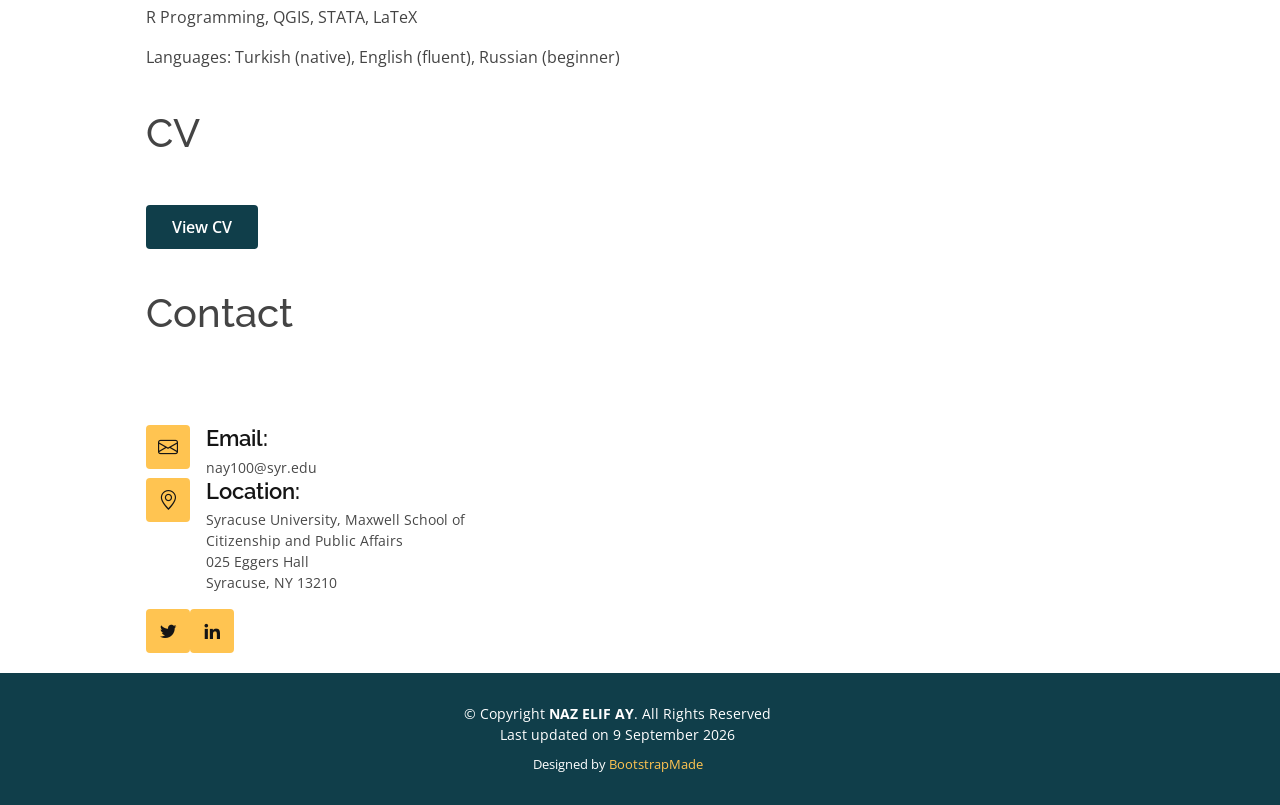
==== commit ddd15e0e: "Change header/accent color to dark teal (#103e4a) Co-Authored-By: Claude Sonnet 5 <noreply@anthropic" ====
--- a/index.html
+++ b/index.html
@@ -4,6 +4,7 @@
 <head>
   <meta charset="utf-8">
   <meta content="width=device-width, initial-scale=1.0" name="viewport">
+  <meta name="google-site-verification" content="glTNCRHMTgNQKijjyLNL0XHFrNvXiu8ZwxdyrNbTUps" />
 
   <title>Naz Elif Ay</title>
   <meta content="" name="description">
@@ -40,7 +41,7 @@
 <body>
 
   <!-- ======= Header ======= -->
-  <header id="header" class="fixed-top " style="background-color:#BA3C00">
+  <header id="header" class="fixed-top " style="background-color:#103e4a">
     <div class="container d-flex align-items-center justify-content-lg-between">
 
       <h1 class="me-auto me-lg-0" style="font-family: 'Helvetica';"><a href="index.html" style="color:white">Naz Elif Ay</a></h1>
@@ -246,7 +247,7 @@
   </main><!-- End #main -->
 
   <!-- ======= Footer ======= -->
-  <footer id="footer" style="background-color:#BA3C00;margin-left:-15%;">
+  <footer id="footer" style="background-color:#103e4a;margin-left:-15%;">
 
     <div class="container align-items-center justify-content-lg-between">
       <div class="copyright">
--- a/assets/css/style.css
+++ b/assets/css/style.css
@@ -1613,11 +1613,11 @@
 }
 
 .course-card:hover {
-  color: #BA3C00;
+  color: #103e4a;
 }
 
 .course-card:hover h3 {
-  color: #BA3C00;
+  color: #103e4a;
 }
 
 .course-photo-placeholder {
@@ -1667,7 +1667,7 @@
 }
 
 .teaching-breadcrumb a {
-  color: #BA3C00;
+  color: #103e4a;
   text-decoration: none;
 }
 
@@ -1690,7 +1690,7 @@
   display: inline-block;
   margin-top: 15px;
   font-weight: 600;
-  color: #BA3C00;
+  color: #103e4a;
 }
 
 /*--------------------------------------------------------------
@@ -1710,7 +1710,7 @@
 .cv-button {
   display: inline-block;
   padding: 10px 26px;
-  background: #BA3C00;
+  background: #103e4a;
   color: #ffffff !important;
   border-radius: 4px;
   font-weight: 600;
@@ -1718,6 +1718,6 @@
 }
 
 .cv-button:hover {
-  background: #8A2D00;
+  background: #0b2c35;
   color: #ffffff !important;
 }
